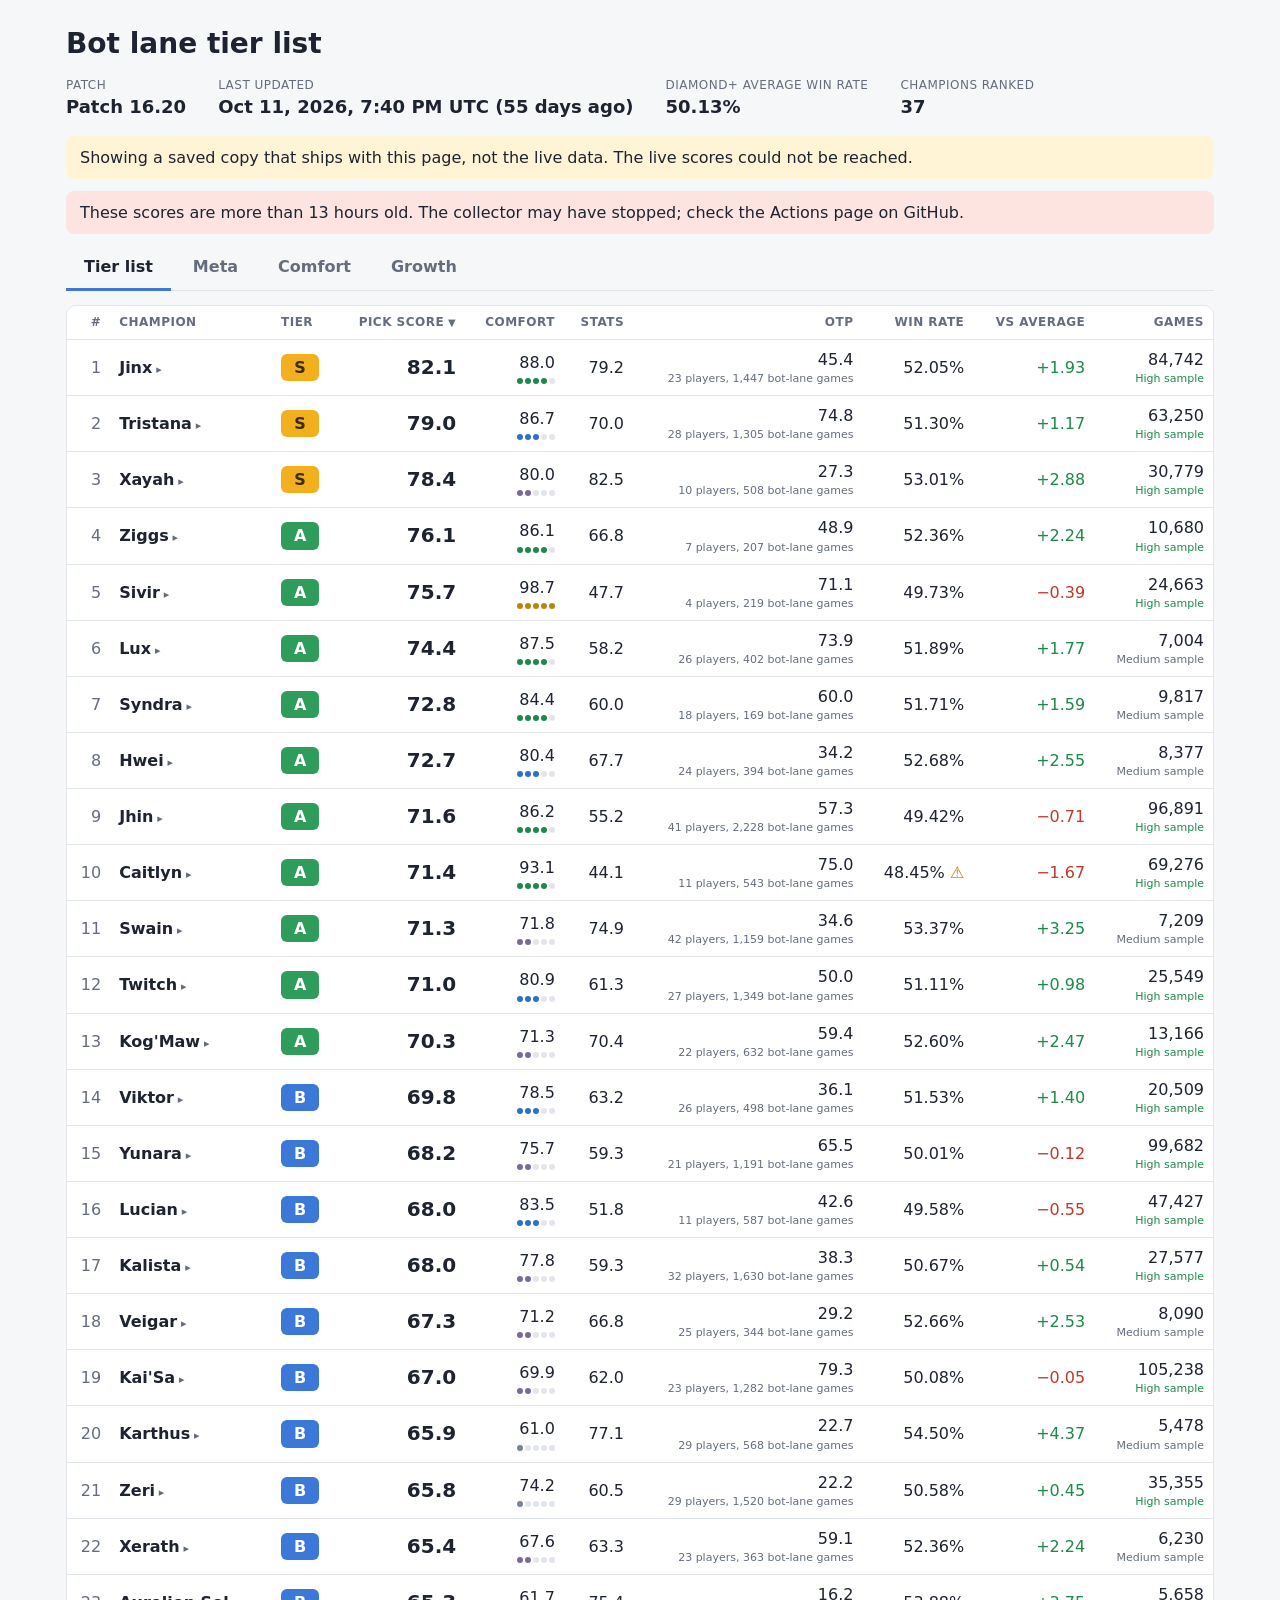
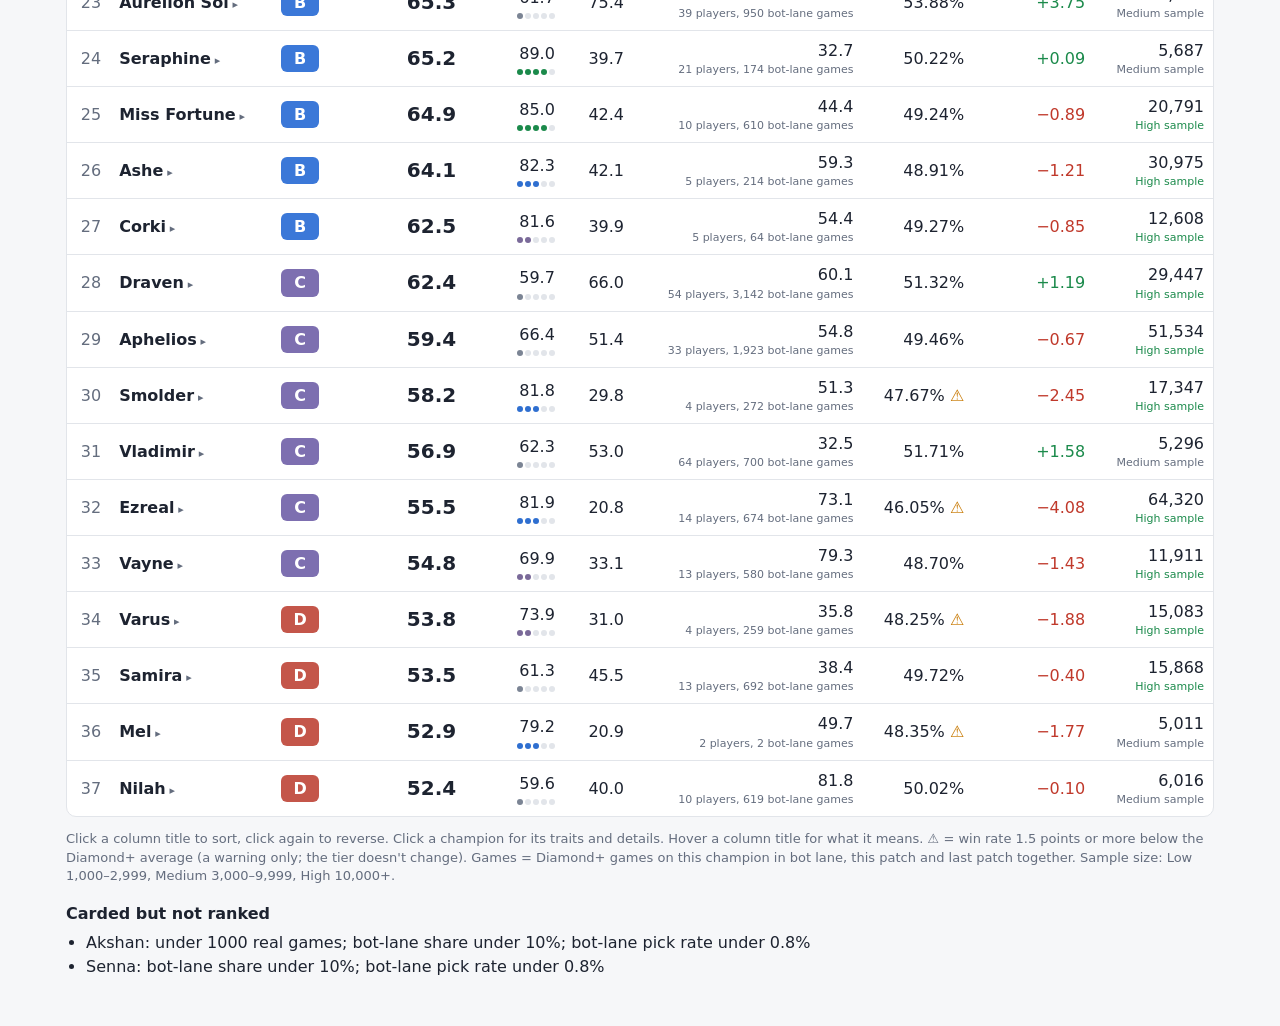
==== site/index.html @ ef404405 "Tier list page slice 3: Tier list, Meta, Comfort and Growth tabs; instant hover help; brief v0.37 no" ====
<!doctype html>
<html lang="en">
<head>
<meta charset="utf-8">
<meta name="viewport" content="width=device-width, initial-scale=1">
<title>LoL Pick Lab: Bot Lane Tier List</title>
<link rel="stylesheet" href="style.css">
</head>
<body>
<main>
  <header>
    <h1>Bot lane tier list</h1>
    <dl class="facts">
      <div><dt>Patch</dt><dd id="patch">&hellip;</dd></div>
      <div><dt>Last updated</dt><dd id="updated">&hellip;</dd></div>
      <div><dt>Diamond+ average win rate</dt><dd id="average">&hellip;</dd></div>
      <div><dt>Champions ranked</dt><dd id="count">&hellip;</dd></div>
    </dl>
  </header>
  <div id="notices"><p id="notice" class="notice"></p></div>
  <p id="loading" class="notice">Loading the scores&hellip;</p>
  <div id="content" hidden>
    <div class="tabs" role="tablist" aria-label="Pages">
      <button type="button" role="tab" id="tabbtn-tier" data-tab="tier" data-tip-key="tab_tier" aria-selected="true" aria-controls="tab-tier">Tier list</button>
      <button type="button" role="tab" id="tabbtn-meta" data-tab="meta" data-tip-key="tab_meta" aria-selected="false" aria-controls="tab-meta">Meta</button>
      <button type="button" role="tab" id="tabbtn-comfort" data-tab="comfort" data-tip-key="tab_comfort" aria-selected="false" aria-controls="tab-comfort">Comfort</button>
      <button type="button" role="tab" id="tabbtn-growth" data-tab="growth" data-tip-key="tab_growth" aria-selected="false" aria-controls="tab-growth">Growth</button>
    </div>

    <section id="tab-tier" class="tabpanel" role="tabpanel" aria-labelledby="tabbtn-tier">
      <div class="tablewrap">
        <table id="tier-table">
          <thead>
            <tr>
              <th class="num" data-sort="rank">#</th>
              <th data-sort="champion">Champion</th>
              <th data-sort="tier">Tier</th>
              <th class="num" data-sort="pick_score">Pick Score</th>
              <th class="num" data-sort="comfort">Comfort</th>
              <th class="num" data-sort="stats">Stats</th>
              <th class="num" data-sort="otp">OTP</th>
              <th class="num" data-sort="win_rate">Win rate</th>
              <th class="num" data-sort="vs_average">vs average</th>
              <th class="num" data-sort="games">Games</th>
            </tr>
          </thead>
          <tbody></tbody>
        </table>
      </div>
      <p class="foot">Click a column title to sort, click again to reverse. Click a champion for its traits and details.
        Hover a column title for what it means.
        &#9888; = win rate 1.5 points or more below the Diamond+ average (a warning only; the tier doesn't change).
        Games = Diamond+ games on this champion in bot lane, this patch and last patch together.
        Sample size: Low 1,000&ndash;2,999, Medium 3,000&ndash;9,999, High 10,000+.</p>
      <section id="notranked" hidden>
        <h2>Carded but not ranked</h2>
        <ul id="notranked-list"></ul>
      </section>
    </section>

    <section id="tab-meta" class="tabpanel" role="tabpanel" aria-labelledby="tabbtn-meta" hidden>
      <p class="intro">Every champion that passes the 4 filters, ranked by Meta Score: the data alone, with no card and no Comfort.</p>
      <div class="tablewrap">
        <table id="meta-table">
          <thead>
            <tr>
              <th class="num" data-sort="meta_rank">#</th>
              <th data-sort="m_champion">Champion</th>
              <th class="num" data-sort="meta_score">Meta Score</th>
              <th class="num" data-sort="wr_points">Win rate pts</th>
              <th class="num" data-sort="pr_points">Pick rate pts</th>
              <th class="num" data-sort="win_rate">Win rate</th>
              <th class="num" data-sort="vs_average">vs average</th>
              <th class="num" data-sort="pick_rate">Pick rate</th>
              <th class="num" data-sort="games">Games</th>
            </tr>
          </thead>
          <tbody></tbody>
        </table>
      </div>
      <h2 class="sectionhead" data-tip-key="needs_card">Needs a card</h2>
      <p class="intro">Champions that pass the filters but have no card yet, best Meta Score first. They get a Pick Score once a card is made.</p>
      <div class="tablewrap" id="needs-wrap">
        <table id="needs-table">
          <thead>
            <tr>
              <th class="num" data-sort="meta_rank">#</th>
              <th data-sort="m_champion">Champion</th>
              <th class="num" data-sort="meta_score">Meta Score</th>
              <th class="num" data-sort="win_rate">Win rate</th>
              <th class="num" data-sort="pick_rate">Pick rate</th>
              <th class="num" data-sort="games">Games</th>
            </tr>
          </thead>
          <tbody></tbody>
        </table>
      </div>
      <p id="needs-empty" class="intro" hidden>Every champion that passes the filters has a card right now.</p>
    </section>

    <section id="tab-comfort" class="tabpanel" role="tabpanel" aria-labelledby="tabbtn-comfort" hidden>
      <p class="intro">How each Comfort number is built, one row per carded champion. View only: cards are edited in the project, not here.
        Comfort = 40% type points + 60% mastery points + kit + difficulty + range (+ flexibility), capped at 100.</p>
      <div class="tablewrap">
        <table id="comfort-table">
          <thead>
            <tr>
              <th class="num" data-sort="c_rank">#</th>
              <th data-sort="c_champion">Champion</th>
              <th data-sort="main_type">Main type</th>
              <th data-sort="secondary_type">Secondary type</th>
              <th class="num" data-sort="type_points">Type pts</th>
              <th data-sort="c_mastery">Mastery</th>
              <th class="num" data-sort="base">Base</th>
              <th class="num" data-sort="trait_score">Trait score</th>
              <th class="num" data-sort="kit_adj">Kit adj.</th>
              <th class="num" data-sort="difficulty">Difficulty</th>
              <th class="num" data-sort="diff_adj">Diff. adj.</th>
              <th class="num" data-sort="range_adj">Range adj.</th>
              <th class="num" data-sort="flex">Flexibility</th>
              <th class="num" data-sort="c_comfort">Comfort</th>
            </tr>
          </thead>
          <tbody></tbody>
        </table>
      </div>
      <p id="comfort-old" class="notice warn" hidden>This scores file doesn't carry the card details yet (strengths, difficulty ratings). They appear after the next collector run; the other numbers are real.</p>
    </section>

    <section id="tab-growth" class="tabpanel" role="tabpanel" aria-labelledby="tabbtn-growth" hidden>
      <p class="intro">Champions that would beat your current #3 pick if you got better at them. Only champions with a card count.
        The advice never changes any score.</p>
      <div class="tablewrap" id="growth-wrap">
        <table id="growth-table">
          <thead>
            <tr>
              <th data-sort="g_champion">Champion</th>
              <th data-sort="g_kind">Advice</th>
              <th data-sort="g_mastery">Mastery now</th>
              <th class="num" data-sort="g_score">Pick Score</th>
              <th class="num" data-sort="g_gain">Gain</th>
              <th class="num" data-sort="g_rank">Would rank</th>
              <th data-sort="g_tier">Tier</th>
              <th data-sort="g_skill">Skill pays off?</th>
            </tr>
          </thead>
          <tbody></tbody>
        </table>
      </div>
      <p id="growth-empty" class="intro" hidden>No growth tips right now: nothing you could learn or improve would beat your current #3 pick.</p>
    </section>
  </div>
<div id="tip" role="tooltip" hidden></div>
</main>
<script src="settings.js"></script>
<script src="format.js"></script>
<script src="help.js"></script>
<script src="app.js"></script>
</body>
</html>
---- site/style.css ----
:root {
  --bg: #f6f7f9; --card: #ffffff; --text: #1d2330; --muted: #646d7e; --line: #e2e5ea;
  --up: #1b8a4b; --down: #c0392b;
  --S: #f2b01e; --S-text: #3a2a00; --A: #2e9d5b; --B: #3b78d8; --C: #7d6fb0; --D: #c4564a;
  --warn-bg: #fff4d6; --bad-bg: #fde4e1;
  --m-main: #b7860b; --m-good: #1b8a4b; --m-average: #2f6fd0; --m-below: #7a6a99; --m-never: #7b8494;
}
@media (prefers-color-scheme: dark) {
  :root {
    --bg: #14171d; --card: #1c2029; --text: #e8ebf1; --muted: #9aa3b4; --line: #2c3240;
    --up: #4fc283; --down: #f0786b; --warn-bg: #43380f; --bad-bg: #4a1f1b;
    --m-main: #f2b01e; --m-good: #4fc283; --m-average: #6fa3f0; --m-below: #a597c9; --m-never: #8b94a5;
  }
}
* { box-sizing: border-box; }
body { margin: 0; background: var(--bg); color: var(--text);
  font: 16px/1.45 system-ui, -apple-system, "Segoe UI", Roboto, sans-serif; }
main { max-width: 1180px; margin: 0 auto; padding: 24px 16px 48px; }
h1 { margin: 0 0 12px; font-size: 28px; }
.facts { display: flex; flex-wrap: wrap; gap: 8px 32px; margin: 0 0 16px; }
.facts div { min-width: 120px; }
.facts dt { font-size: 12px; text-transform: uppercase; letter-spacing: .04em; color: var(--muted); }
.facts dd { margin: 0; font-size: 18px; font-weight: 600; }
.notice { margin: 0 0 12px; }
.notice:empty { display: none; }
.notice.warn, .notice.bad { padding: 10px 14px; border-radius: 8px; }
.notice.warn { background: var(--warn-bg); }
.notice.bad { background: var(--bad-bg); }
.tablewrap { overflow-x: auto; background: var(--card); border: 1px solid var(--line); border-radius: 10px; }
table { width: 100%; border-collapse: collapse; }
th, td { padding: 8px 9px; text-align: left; white-space: nowrap; }
th { font-size: 12px; text-transform: uppercase; letter-spacing: .04em; color: var(--muted);
  border-bottom: 1px solid var(--line); background: var(--card); position: sticky; top: 0; }
tbody tr + tr td { border-top: 1px solid var(--line); }
tbody tr:hover { background: color-mix(in srgb, var(--text) 5%, transparent); }
.num { text-align: right; font-variant-numeric: tabular-nums; }
.rank { color: var(--muted); }
.champ { font-weight: 600; }
.score { font-size: 20px; font-weight: 800; }
.up { color: var(--up); } .down { color: var(--down); }
.tier { display: inline-block; min-width: 38px; padding: 2px 10px; border-radius: 6px; text-align: center;
  font-weight: 800; color: #fff; }
.tier-S { background: var(--S); color: var(--S-text); } .tier-A { background: var(--A); }
.tier-B { background: var(--B); } .tier-C { background: var(--C); } .tier-D { background: var(--D); }
.foot { color: var(--muted); font-size: 13px; }
th[data-sort] { cursor: pointer; user-select: none; }
th[data-sort]:hover { color: var(--text); }
th[aria-sort="ascending"]::after { content: " \25B2"; font-size: 10px; }
th[aria-sort="descending"]::after { content: " \25BC"; font-size: 10px; }
.champbtn { all: unset; cursor: pointer; font-weight: 600; }
.champbtn:hover, .champbtn:focus-visible { text-decoration: underline; }
.champbtn::after { content: " \25B8"; color: var(--muted); font-size: 11px; }
.champbtn[aria-expanded="true"]::after { content: " \25BE"; }
.mastery { display: flex; justify-content: flex-end; gap: 2px; margin-top: 4px; cursor: help; }
.mastery i { width: 6px; height: 6px; border-radius: 50%; background: var(--line); }
.mastery i.on { background: currentColor; }
.mastery-main { color: var(--m-main); } .mastery-good { color: var(--m-good); }
.mastery-average { color: var(--m-average); } .mastery-below_average { color: var(--m-below); }
.mastery-never_played { color: var(--m-never); }
.sub { display: block; white-space: normal; min-width: 70px; font-size: 11px; font-weight: 400; color: var(--muted); }
.warnsign { color: #c77800; cursor: help; }
.sample-Low { color: var(--down); } .sample-Medium { color: var(--muted); } .sample-High { color: var(--up); }
tr.detail td { white-space: normal; background: color-mix(in srgb, var(--text) 3%, transparent); padding: 12px 16px 16px; }
.detailgrid { display: flex; flex-wrap: wrap; gap: 14px 40px; }
.detailgrid h3 { margin: 0 0 6px; font-size: 12px; text-transform: uppercase; letter-spacing: .04em; color: var(--muted); }
.detailgrid p { margin: 0 0 3px; }
.traits { display: flex; flex-wrap: wrap; gap: 6px; max-width: 520px; }
.trait { padding: 2px 9px; border-radius: 6px; font-size: 12px; border: 1px solid var(--line); background: var(--card); }
.trait b { font-weight: 700; }
.trait-low { opacity: .7; }
.trait-mid { border-color: color-mix(in srgb, var(--B) 55%, var(--line)); }
.trait-high { border-color: var(--B); background: color-mix(in srgb, var(--B) 14%, var(--card)); }
#notranked h2 { font-size: 16px; margin: 16px 0 6px; }
#notranked ul { margin: 0; padding-left: 20px; }
.tabs { display: flex; flex-wrap: wrap; gap: 4px; margin: 0 0 14px; border-bottom: 1px solid var(--line); }
.tabs button { all: unset; cursor: pointer; padding: 9px 18px; font-weight: 600; color: var(--muted);
  border-bottom: 3px solid transparent; margin-bottom: -1px; }
.tabs button:hover { color: var(--text); }
.tabs button:focus-visible { outline: 2px solid var(--B); outline-offset: -2px; border-radius: 6px; }
.tabs button[aria-selected="true"] { color: var(--text); border-bottom-color: var(--B); }
.tabpanel[hidden] { display: none; }
.intro { margin: 0 0 10px; color: var(--muted); font-size: 14px; max-width: 900px; }
.sectionhead { font-size: 18px; margin: 26px 0 4px; display: inline-block; cursor: help; }
#tip { position: fixed; z-index: 50; max-width: 340px; padding: 8px 11px; border-radius: 8px; font-size: 13px; line-height: 1.4;
  background: #1d2330; color: #f2f4f8; box-shadow: 0 4px 16px rgba(0, 0, 0, .3); pointer-events: none; white-space: normal; }
#tip[hidden] { display: none; }
@media (prefers-color-scheme: dark) { #tip { background: #e8ebf1; color: #1d2330; } }
th[data-tip], [data-tip] { cursor: help; }
th[data-sort][data-tip] { cursor: pointer; }
.nocard { display: inline-block; margin-left: 8px; padding: 1px 8px; border-radius: 10px; font-size: 11px; font-weight: 600;
  color: var(--muted); border: 1px dashed var(--muted); }
.kind { display: inline-block; padding: 2px 9px; border-radius: 6px; font-size: 12px; font-weight: 700; border: 1px solid var(--line); }
.kind-up { color: var(--B); border-color: var(--B); } .kind-new { color: var(--A); border-color: var(--A); }
.tipline { width: 300px; margin-top: 2px; font-weight: 400; }
td.skill { white-space: normal; min-width: 240px; max-width: 360px; font-size: 13px; }
.mastery-text { font-weight: 600; }
.mastery-text.mastery-main { color: var(--m-main); } .mastery-text.mastery-good { color: var(--m-good); }
.mastery-text.mastery-average { color: var(--m-average); } .mastery-text.mastery-below_average { color: var(--m-below); }
.mastery-text.mastery-never_played { color: var(--m-never); }
@media (max-width: 700px) { h1 { font-size: 22px; } th, td { padding: 8px 8px; } .score { font-size: 17px; } }
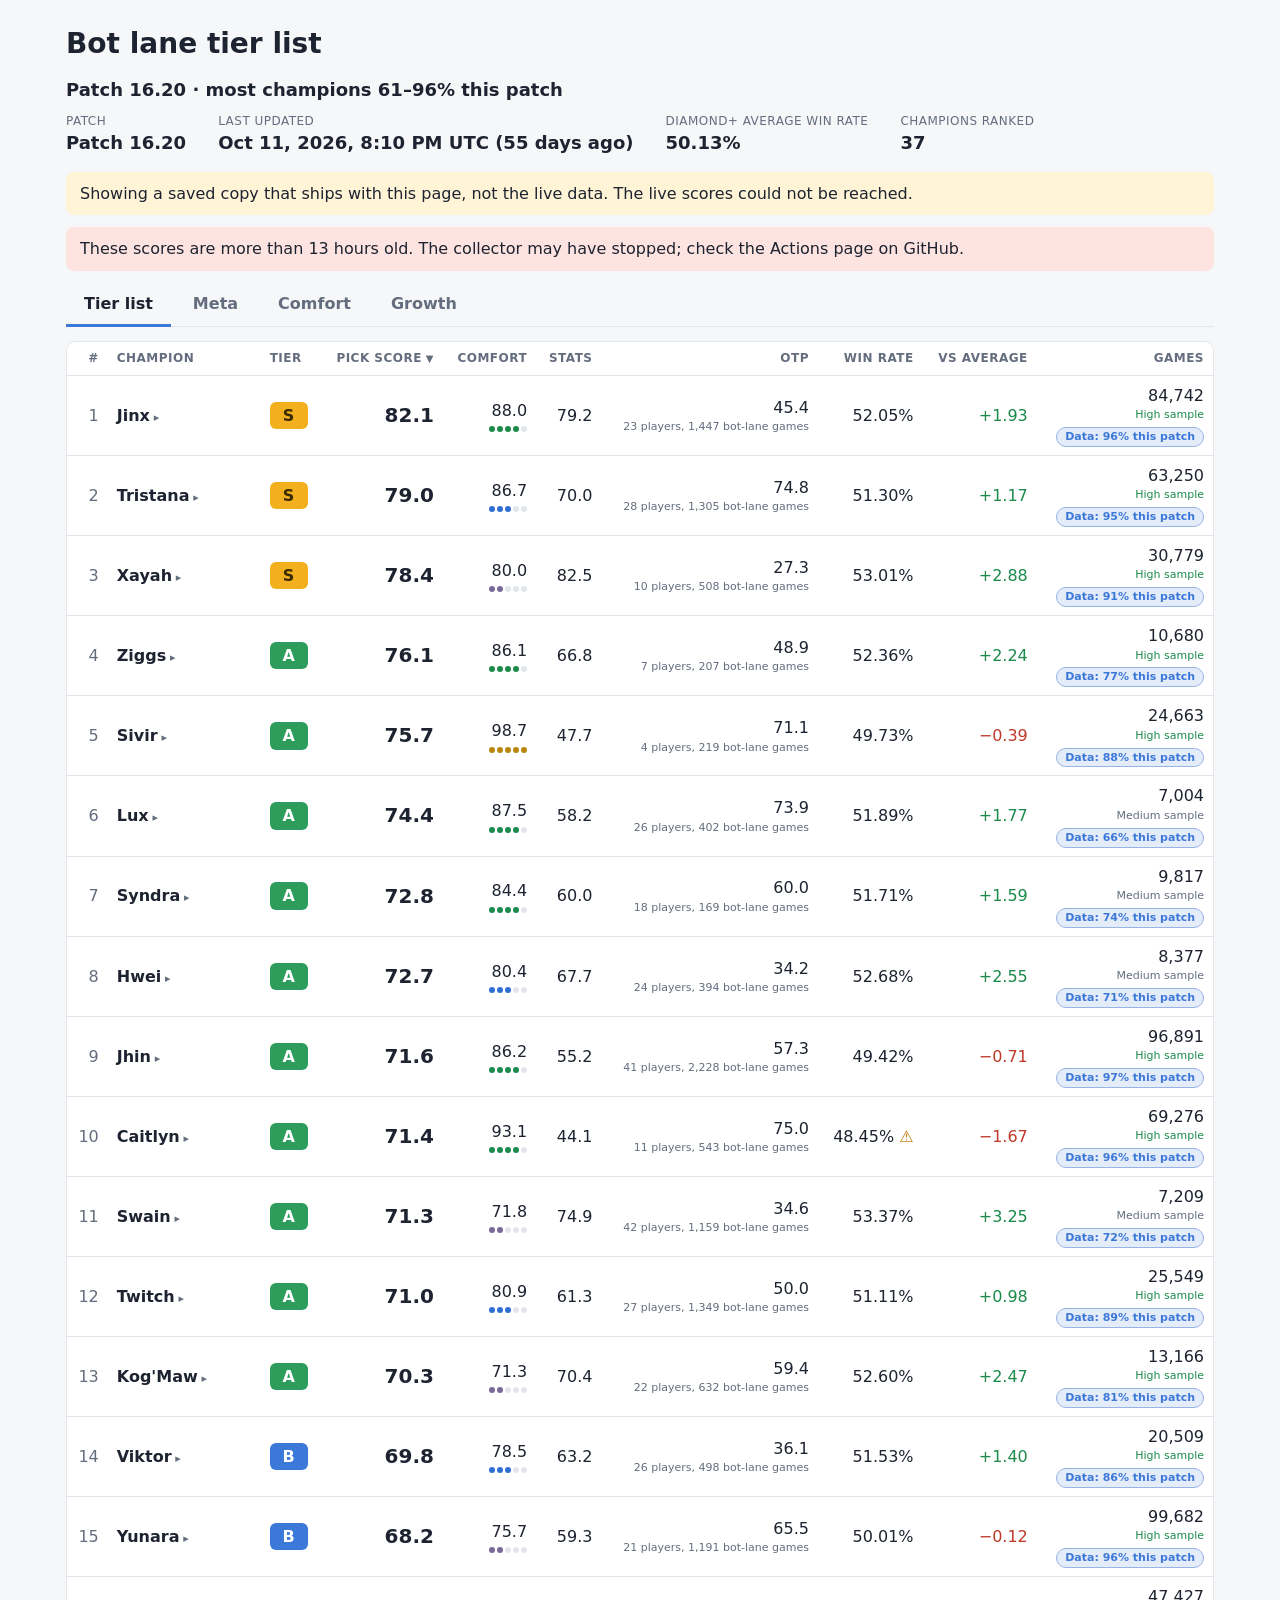
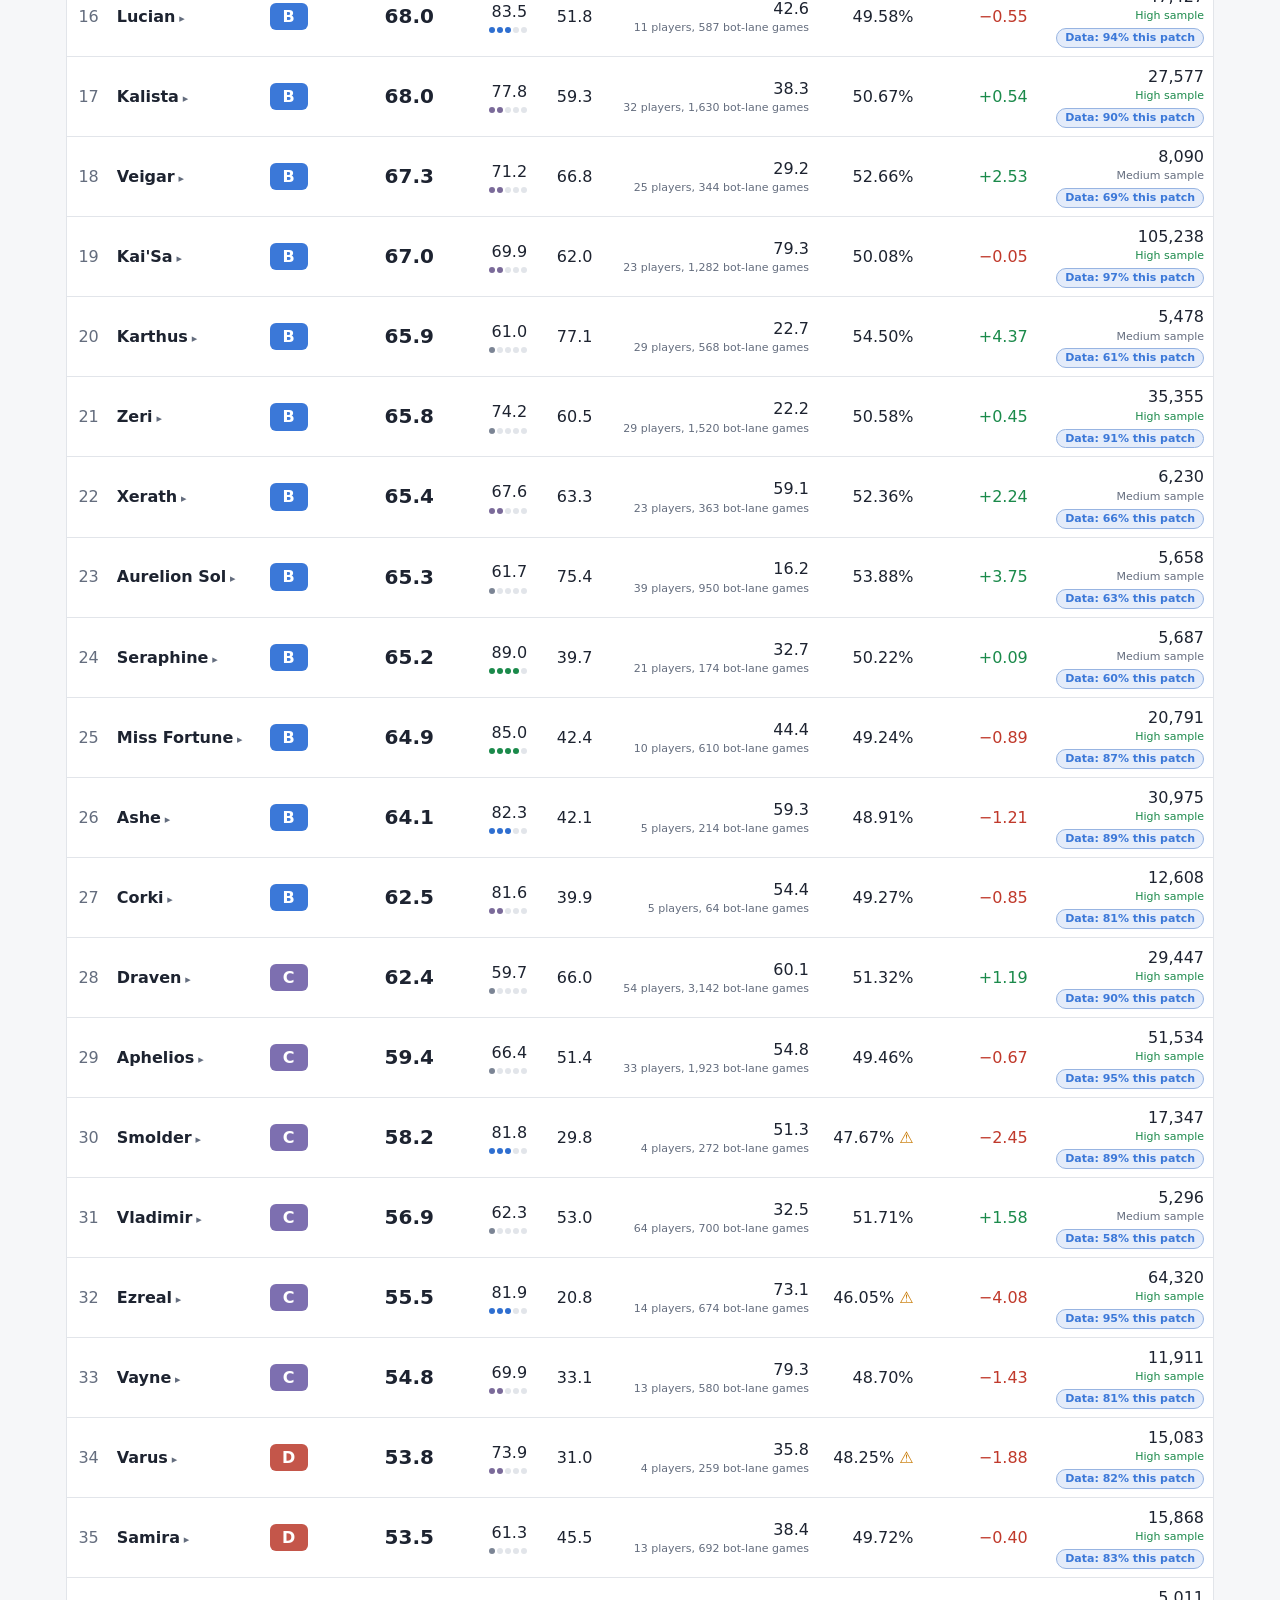
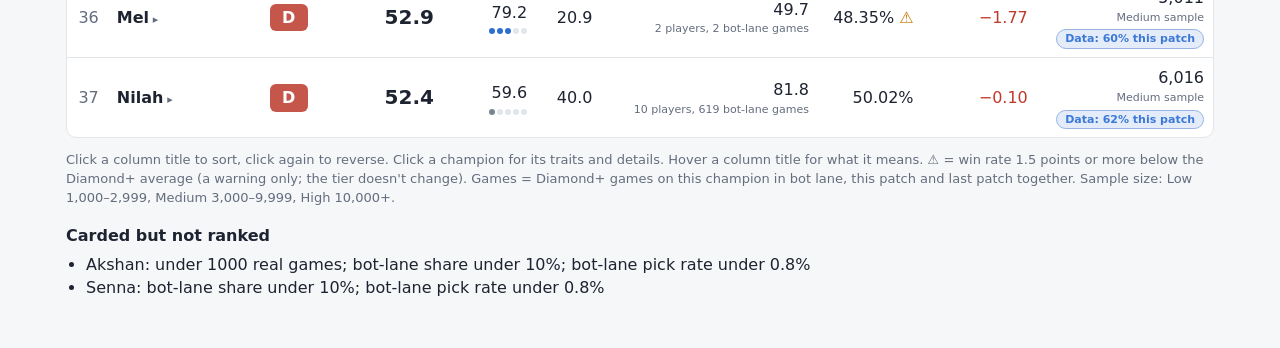
==== commit 62f8f762: "Slice 3 polish (brief v0.38): patch mix line, colored Meta and Comfort boxes, cards read directly, C" ====
--- a/site/index.html
+++ b/site/index.html
@@ -10,6 +10,7 @@
 <main>
   <header>
     <h1>Bot lane tier list</h1>
+    <p id="patchmix" class="patchmix" data-tip-key="patch_mix">&hellip;</p>
     <dl class="facts">
       <div><dt>Patch</dt><dd id="patch">&hellip;</dd></div>
       <div><dt>Last updated</dt><dd id="updated">&hellip;</dd></div>
@@ -105,31 +106,31 @@
         <table id="comfort-table">
           <thead>
             <tr>
-              <th class="num" data-sort="c_rank">#</th>
               <th data-sort="c_champion">Champion</th>
-              <th data-sort="main_type">Main type</th>
-              <th data-sort="secondary_type">Secondary type</th>
-              <th class="num" data-sort="type_points">Type pts</th>
+              <th class="num" data-sort="c_comfort">Comfort</th>
+              <th data-sort="trait_score">Trait score &amp; traits</th>
               <th data-sort="c_mastery">Mastery</th>
-              <th class="num" data-sort="base">Base</th>
-              <th class="num" data-sort="trait_score">Trait score</th>
-              <th class="num" data-sort="kit_adj">Kit adj.</th>
-              <th class="num" data-sort="difficulty">Difficulty</th>
-              <th class="num" data-sort="diff_adj">Diff. adj.</th>
-              <th class="num" data-sort="range_adj">Range adj.</th>
-              <th class="num" data-sort="flex">Flexibility</th>
-              <th class="num" data-sort="c_comfort">Comfort</th>
+              <th class="detail-col" data-sort="main_type">Main type</th>
+              <th class="detail-col" data-sort="secondary_type">Secondary type</th>
+              <th class="detail-col num" data-sort="type_points">Type pts</th>
+              <th class="detail-col num" data-sort="mastery_pts">Mastery pts</th>
+              <th class="detail-col num" data-sort="base">Base</th>
+              <th class="detail-col num" data-sort="kit_adj">Kit adj.</th>
+              <th class="detail-col num" data-sort="difficulty">Difficulty</th>
+              <th class="detail-col num" data-sort="diff_adj">Diff. adj.</th>
+              <th class="detail-col num" data-sort="range_adj">Range adj.</th>
+              <th class="detail-col num" data-sort="flex">Flexibility</th>
             </tr>
           </thead>
           <tbody></tbody>
         </table>
       </div>
-      <p id="comfort-old" class="notice warn" hidden>This scores file doesn't carry the card details yet (strengths, difficulty ratings). They appear after the next collector run; the other numbers are real.</p>
     </section>
 
     <section id="tab-growth" class="tabpanel" role="tabpanel" aria-labelledby="tabbtn-growth" hidden>
-      <p class="intro">Champions that would beat your current #3 pick if you got better at them. Only champions with a card count.
-        The advice never changes any score.</p>
+      <p class="intro">Ideas for getting better at champions with a card. They are advice only and never change any score.</p>
+      <h2 class="sectionhead" data-tip-key="top_upgrades">Top upgrades</h2>
+      <p class="intro">Champions that would beat your current #3 pick if you got one mastery level better.</p>
       <div class="tablewrap" id="growth-wrap">
         <table id="growth-table">
           <thead>
@@ -147,7 +148,27 @@
           <tbody></tbody>
         </table>
       </div>
-      <p id="growth-empty" class="intro" hidden>No growth tips right now: nothing you could learn or improve would beat your current #3 pick.</p>
+      <p id="growth-empty" class="intro" hidden>No top upgrades right now: nothing you could learn or improve would beat your current #3 pick.</p>
+
+      <h2 class="sectionhead" data-tip-key="could_reach">Could reach A or S</h2>
+      <p class="intro">Champions now in B, C or D that would land in A or S if you played them at Main.</p>
+      <div class="tablewrap" id="reach-wrap">
+        <table id="reach-table">
+          <thead>
+            <tr>
+              <th data-sort="r_champion">Champion</th>
+              <th data-sort="r_mastery">Mastery now</th>
+              <th data-sort="r_tier">Tier now &rarr; at Main</th>
+              <th class="num" data-sort="r_score">Pick Score</th>
+              <th class="num" data-sort="r_gain">Gain</th>
+              <th data-sort="r_skill">Skill pays off?</th>
+            </tr>
+          </thead>
+          <tbody></tbody>
+        </table>
+      </div>
+      <p id="reach-empty" class="intro" hidden>No champion in B, C or D would reach A or S at Main right now.</p>
+      <p id="reach-old" class="notice warn" hidden>This scores file is from before this list existed; it appears after the next collector run.</p>
     </section>
   </div>
 <div id="tip" role="tooltip" hidden></div>
--- a/site/style.css
+++ b/site/style.css
@@ -97,4 +97,20 @@
 .mastery-text.mastery-main { color: var(--m-main); } .mastery-text.mastery-good { color: var(--m-good); }
 .mastery-text.mastery-average { color: var(--m-average); } .mastery-text.mastery-below_average { color: var(--m-below); }
 .mastery-text.mastery-never_played { color: var(--m-never); }
+.patchmix { margin: 0 0 10px; font-size: 18px; font-weight: 600; cursor: help; display: inline-block; }
+.chip { display: inline-block; margin-top: 3px; padding: 1px 8px; border-radius: 10px; font-size: 11px; font-weight: 700; white-space: nowrap;
+  color: var(--B); background: color-mix(in srgb, var(--B) 14%, var(--card)); border: 1px solid color-mix(in srgb, var(--B) 45%, var(--line)); }
+.box { display: inline-block; min-width: 64px; padding: 5px 12px; border-radius: 8px; text-align: center; font-size: 20px; font-weight: 800;
+  font-variant-numeric: tabular-nums; }
+:root { --p2: #1b8a4b; --p2t: #fff; --p1: #bfe6cf; --p1t: #0f4a29; --n0: #e6e9ee; --n0t: #3a4252; --n1: #f6c9c3; --n1t: #7a1f14; --n2: #c0392b; --n2t: #fff; }
+@media (prefers-color-scheme: dark) { :root { --p2: #2e9d5b; --p1: #1f4a35; --p1t: #bfe6cf; --n0: #2c3240; --n0t: #c8cfdc; --n1: #5a2a25; --n1t: #f6c9c3; --n2: #c4564a; } }
+.box-p2 { background: var(--p2); color: var(--p2t); } .box-p1 { background: var(--p1); color: var(--p1t); }
+.box-0 { background: var(--n0); color: var(--n0t); }
+.box-n1 { background: var(--n1); color: var(--n1t); } .box-n2 { background: var(--n2); color: var(--n2t); }
+th.detail-col, td.detail-col { font-size: 12px; color: var(--muted); font-weight: 400; }
+td.traitcell { white-space: normal; min-width: 240px; max-width: 340px; }
+.traitscore { font-size: 16px; margin-right: 8px; vertical-align: top; }
+.traits.compact { display: inline-flex; gap: 3px; max-width: 300px; vertical-align: top; }
+.traits.compact .trait { padding: 0 6px; font-size: 11px; }
+#tab-growth .sectionhead { display: block; }
 @media (max-width: 700px) { h1 { font-size: 22px; } th, td { padding: 8px 8px; } .score { font-size: 17px; } }
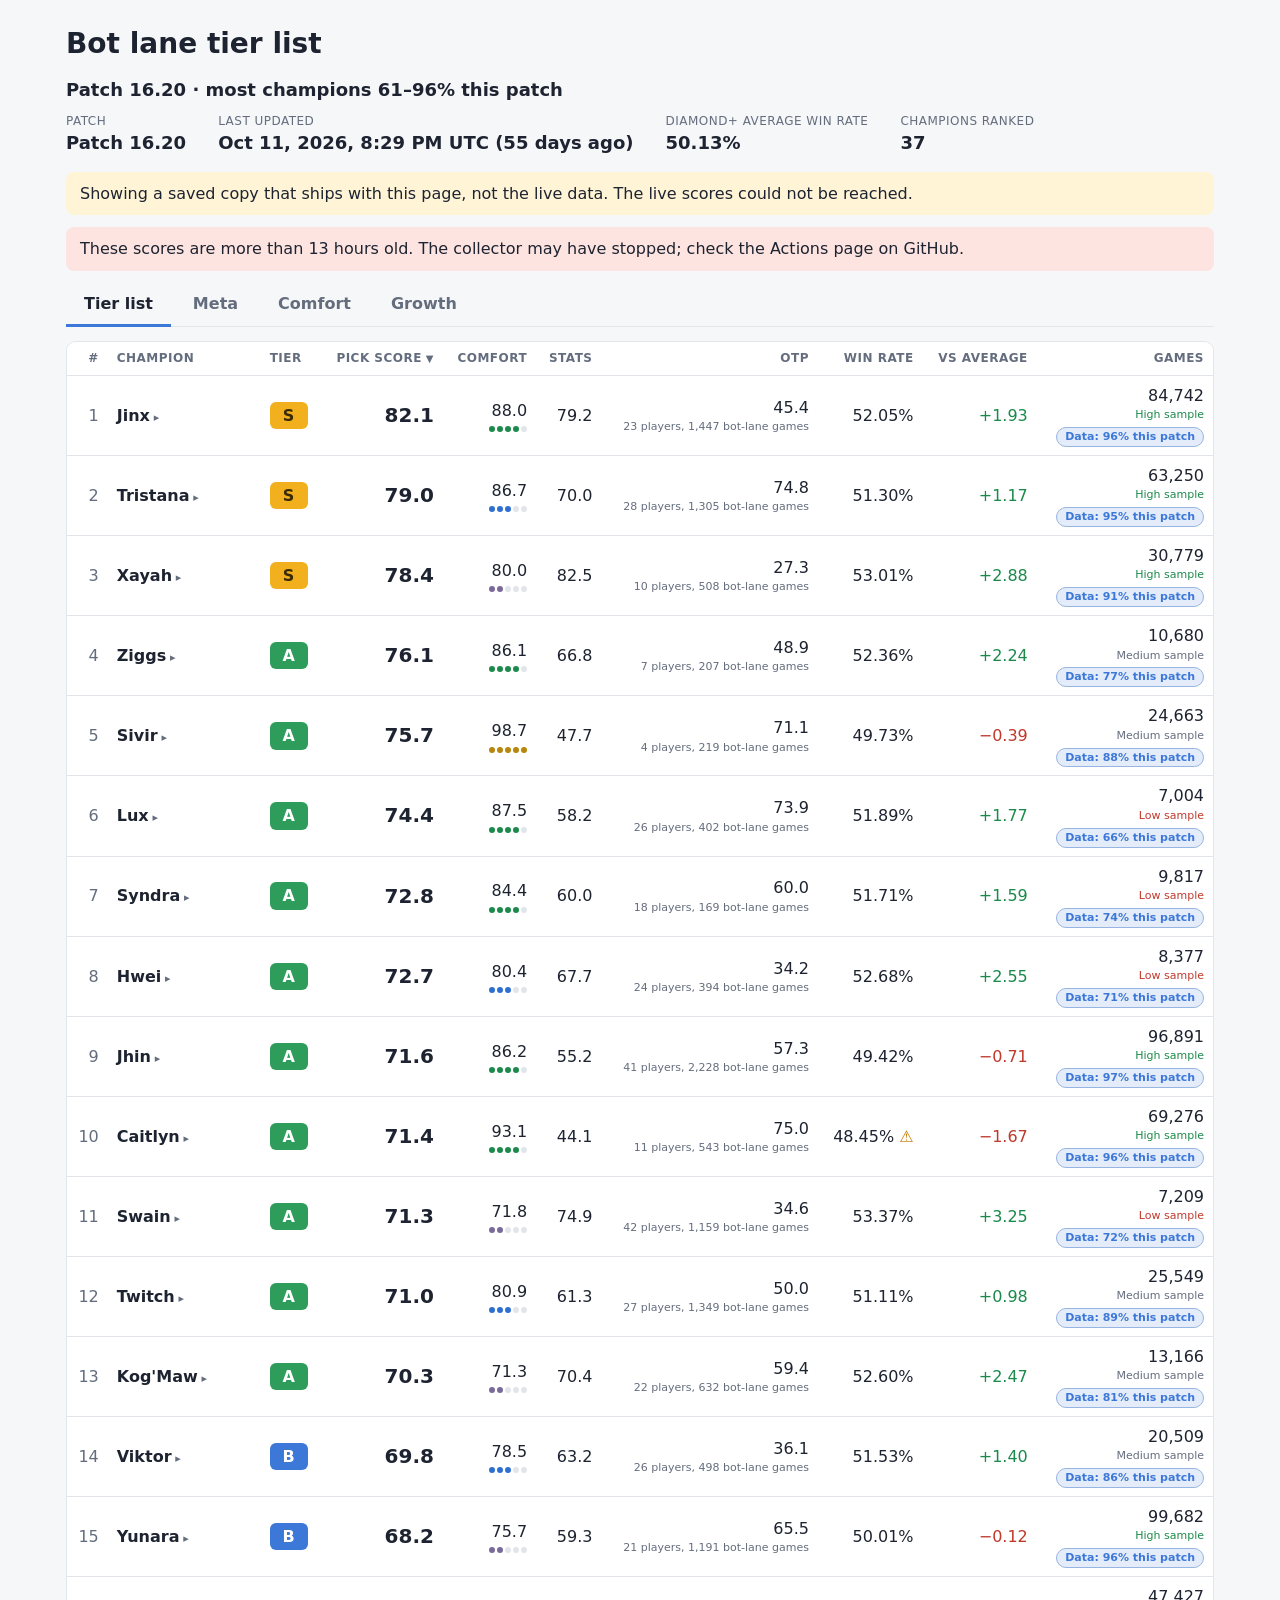
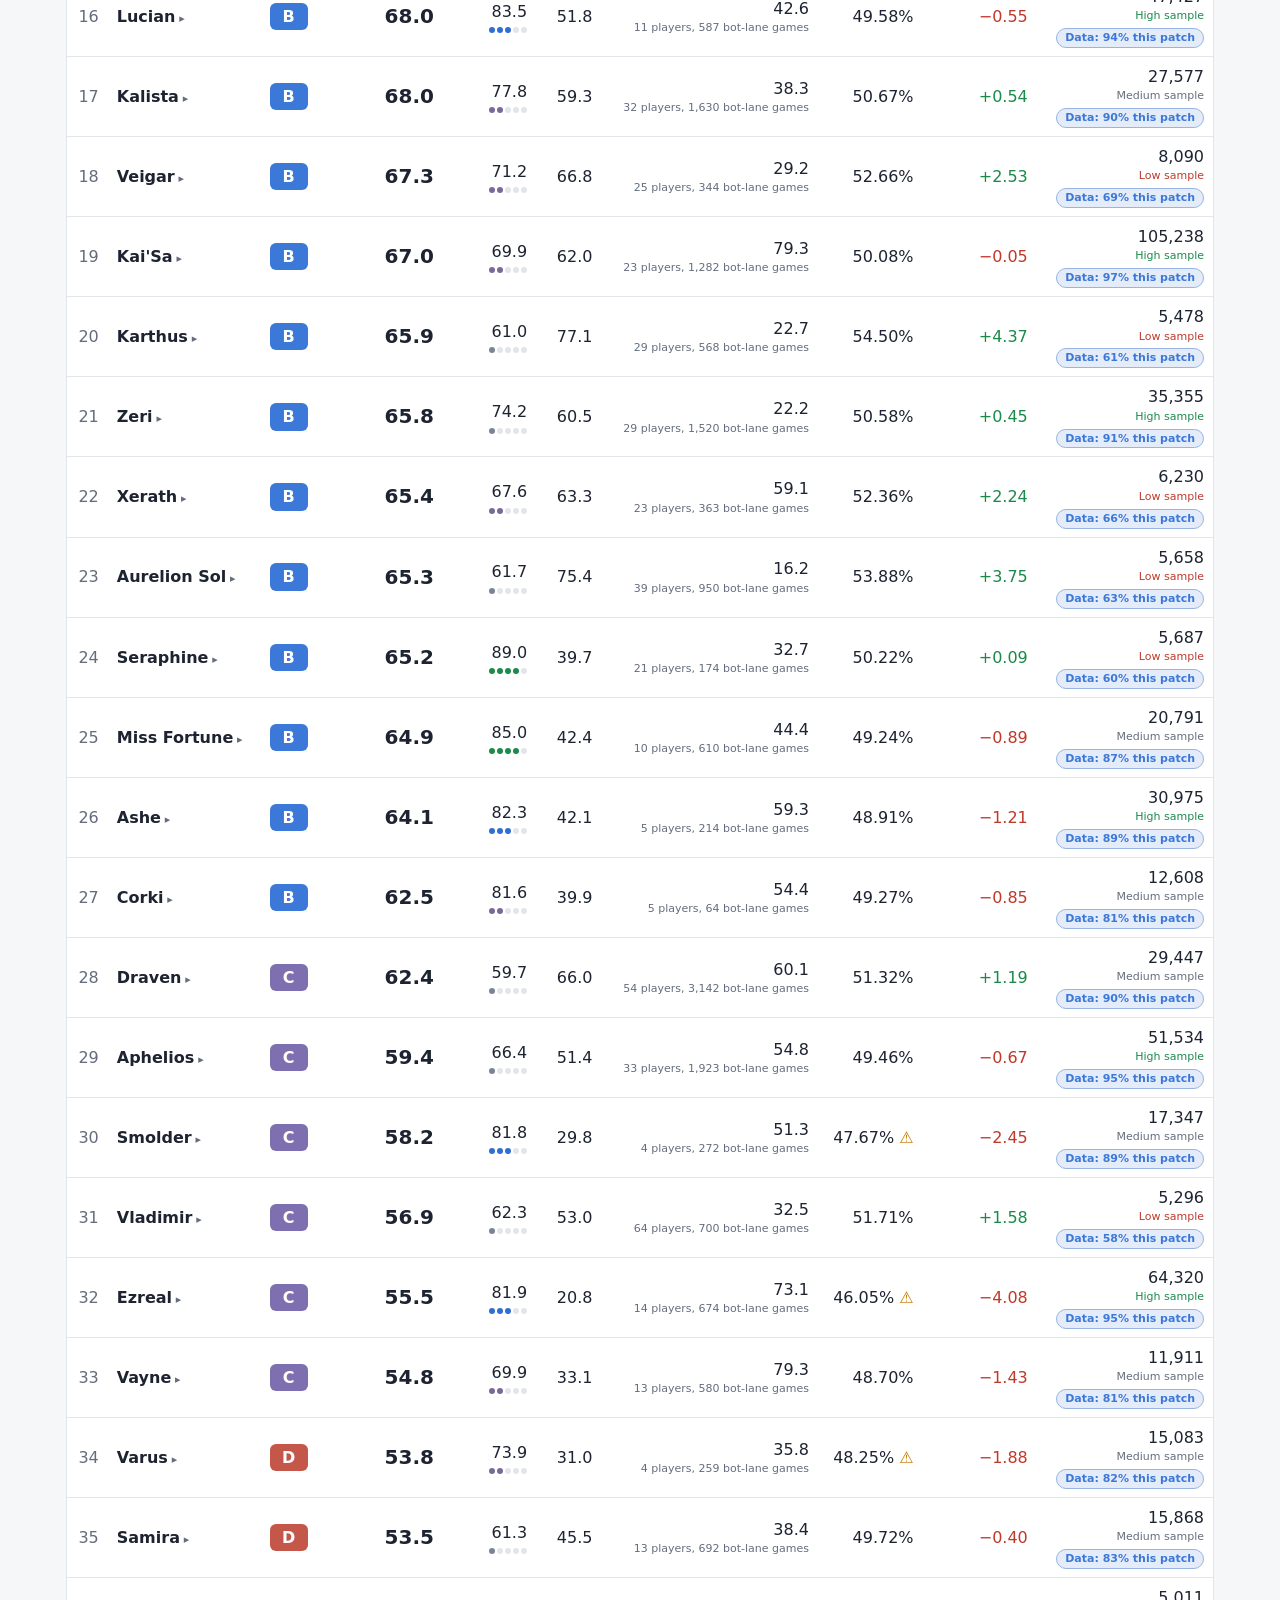
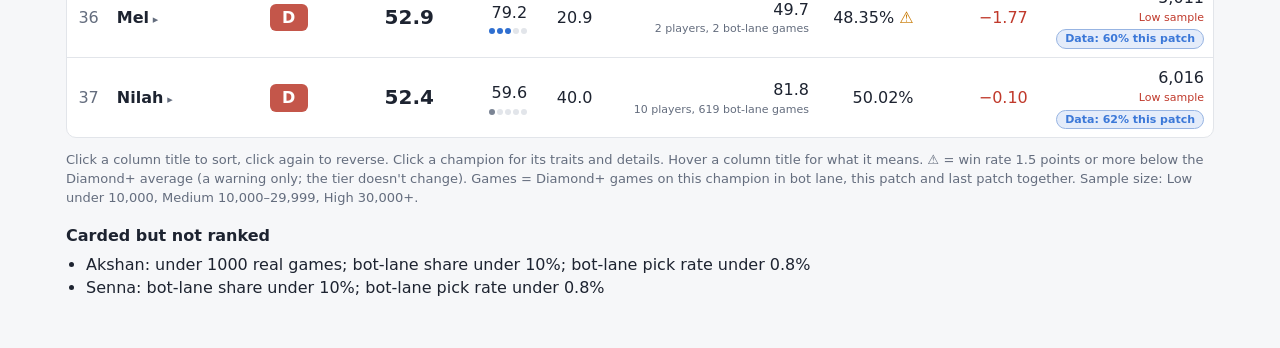
==== commit 21f360f9: "Growth fix (brief v0.39): next mastery step only, Next step to A or S, ceiling at Main as informatio" ====
--- a/site/index.html
+++ b/site/index.html
@@ -52,7 +52,7 @@
         Hover a column title for what it means.
         &#9888; = win rate 1.5 points or more below the Diamond+ average (a warning only; the tier doesn't change).
         Games = Diamond+ games on this champion in bot lane, this patch and last patch together.
-        Sample size: Low 1,000&ndash;2,999, Medium 3,000&ndash;9,999, High 10,000+.</p>
+        Sample size: Low under 10,000, Medium 10,000&ndash;29,999, High 30,000+.</p>
       <section id="notranked" hidden>
         <h2>Carded but not ranked</h2>
         <ul id="notranked-list"></ul>
@@ -130,7 +130,7 @@
     <section id="tab-growth" class="tabpanel" role="tabpanel" aria-labelledby="tabbtn-growth" hidden>
       <p class="intro">Ideas for getting better at champions with a card. They are advice only and never change any score.</p>
       <h2 class="sectionhead" data-tip-key="top_upgrades">Top upgrades</h2>
-      <p class="intro">Champions that would beat your current #3 pick if you got one mastery level better.</p>
+      <p class="intro">Champions that would beat your current #3 pick one mastery step up (Never played &rarr; Below average &rarr; Average &rarr; Good &rarr; Main).</p>
       <div class="tablewrap" id="growth-wrap">
         <table id="growth-table">
           <thead>
@@ -142,6 +142,7 @@
               <th class="num" data-sort="g_gain">Gain</th>
               <th class="num" data-sort="g_rank">Would rank</th>
               <th data-sort="g_tier">Tier</th>
+              <th class="detail-col" data-sort="g_ceiling">Ceiling</th>
               <th data-sort="g_skill">Skill pays off?</th>
             </tr>
           </thead>
@@ -150,25 +151,26 @@
       </div>
       <p id="growth-empty" class="intro" hidden>No top upgrades right now: nothing you could learn or improve would beat your current #3 pick.</p>
 
-      <h2 class="sectionhead" data-tip-key="could_reach">Could reach A or S</h2>
-      <p class="intro">Champions now in B, C or D that would land in A or S if you played them at Main.</p>
-      <div class="tablewrap" id="reach-wrap">
-        <table id="reach-table">
+      <h2 class="sectionhead" data-tip-key="next_step">Next step to A or S</h2>
+      <p class="intro">Champions now in B, C or D that would land in A or S with just one mastery step up.</p>
+      <div class="tablewrap" id="next-wrap">
+        <table id="next-table">
           <thead>
             <tr>
-              <th data-sort="r_champion">Champion</th>
-              <th data-sort="r_mastery">Mastery now</th>
-              <th data-sort="r_tier">Tier now &rarr; at Main</th>
-              <th class="num" data-sort="r_score">Pick Score</th>
-              <th class="num" data-sort="r_gain">Gain</th>
-              <th data-sort="r_skill">Skill pays off?</th>
+              <th data-sort="n_champion">Champion</th>
+              <th data-sort="n_mastery">Mastery now &rarr; next</th>
+              <th data-sort="n_tier">Tier now &rarr; next</th>
+              <th class="num" data-sort="n_score">Pick Score</th>
+              <th class="num" data-sort="n_gain">Gain</th>
+              <th class="detail-col" data-sort="n_ceiling">Ceiling</th>
+              <th data-sort="n_skill">Skill pays off?</th>
             </tr>
           </thead>
           <tbody></tbody>
         </table>
       </div>
-      <p id="reach-empty" class="intro" hidden>No champion in B, C or D would reach A or S at Main right now.</p>
-      <p id="reach-old" class="notice warn" hidden>This scores file is from before this list existed; it appears after the next collector run.</p>
+      <p id="next-empty" class="intro" hidden></p>
+      <p id="next-old" class="notice warn" hidden>This scores file is from before this list existed; it appears after the next collector run.</p>
     </section>
   </div>
 <div id="tip" role="tooltip" hidden></div>
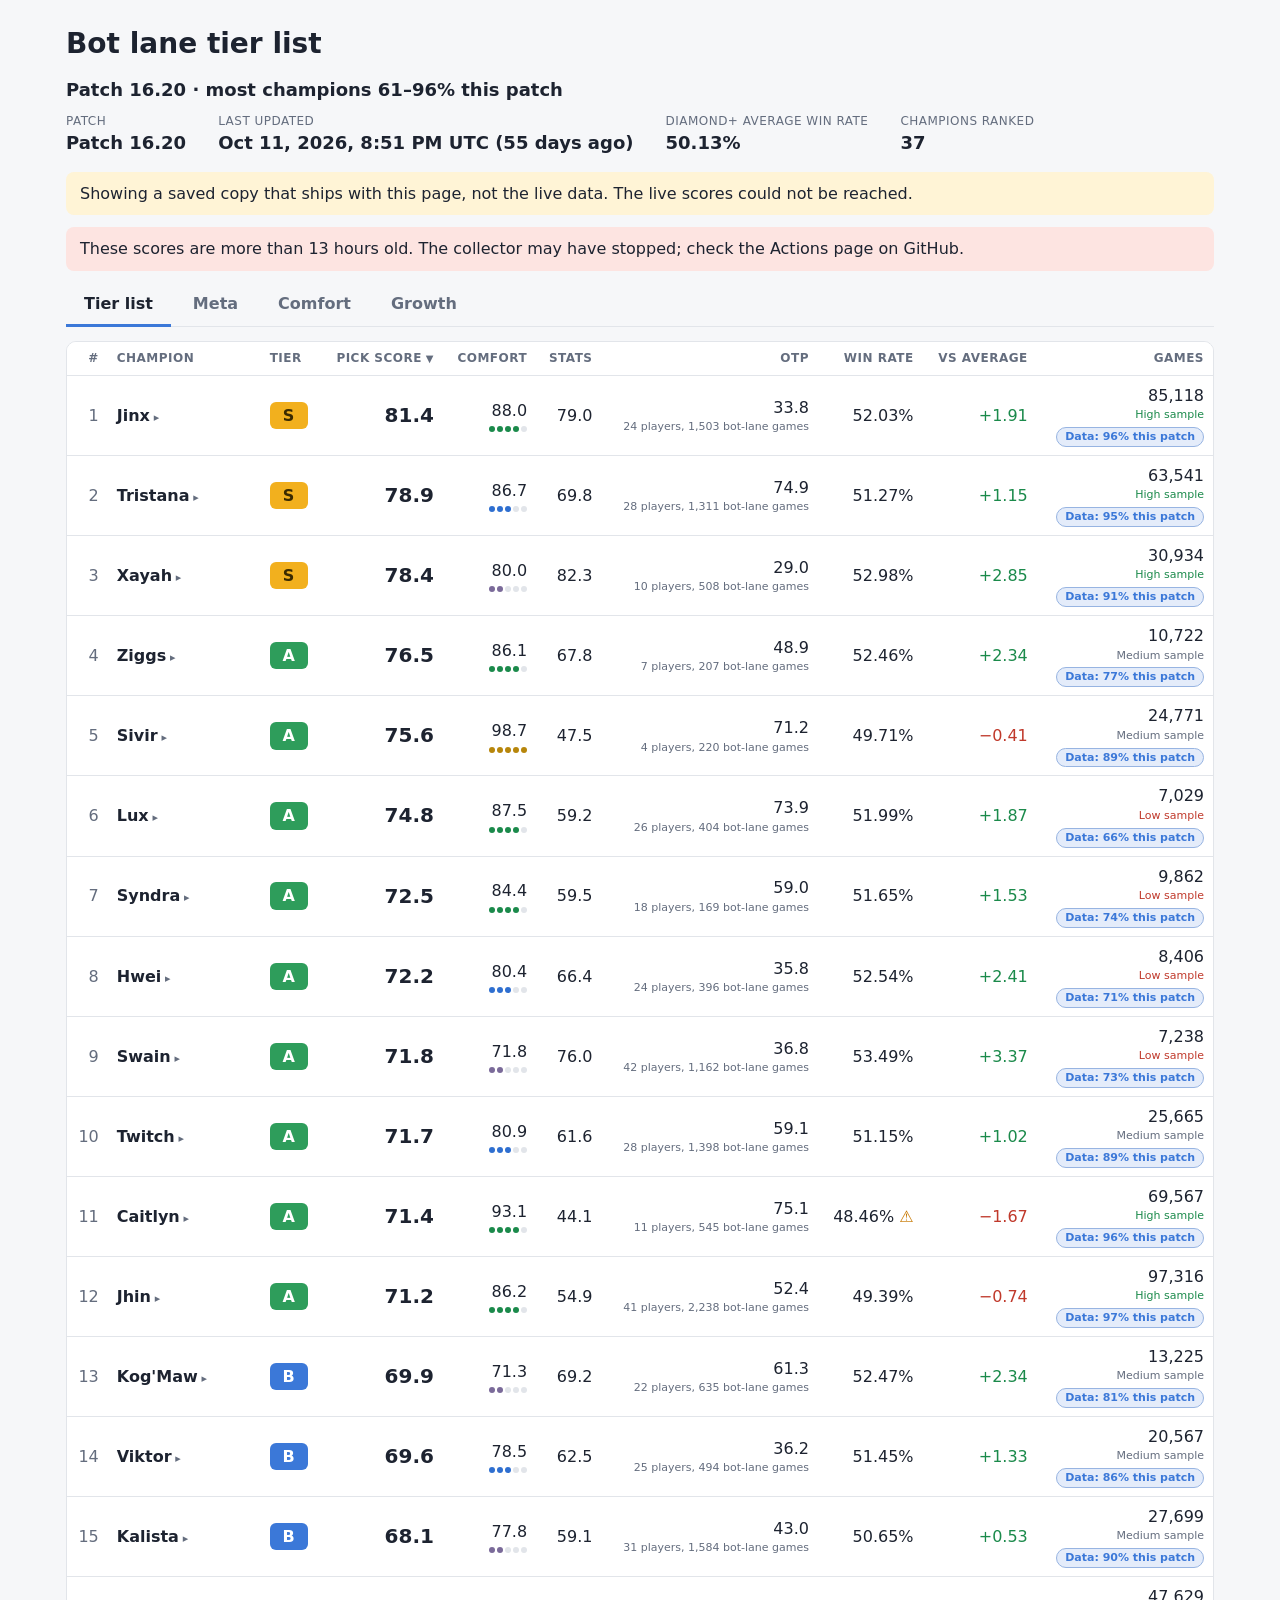
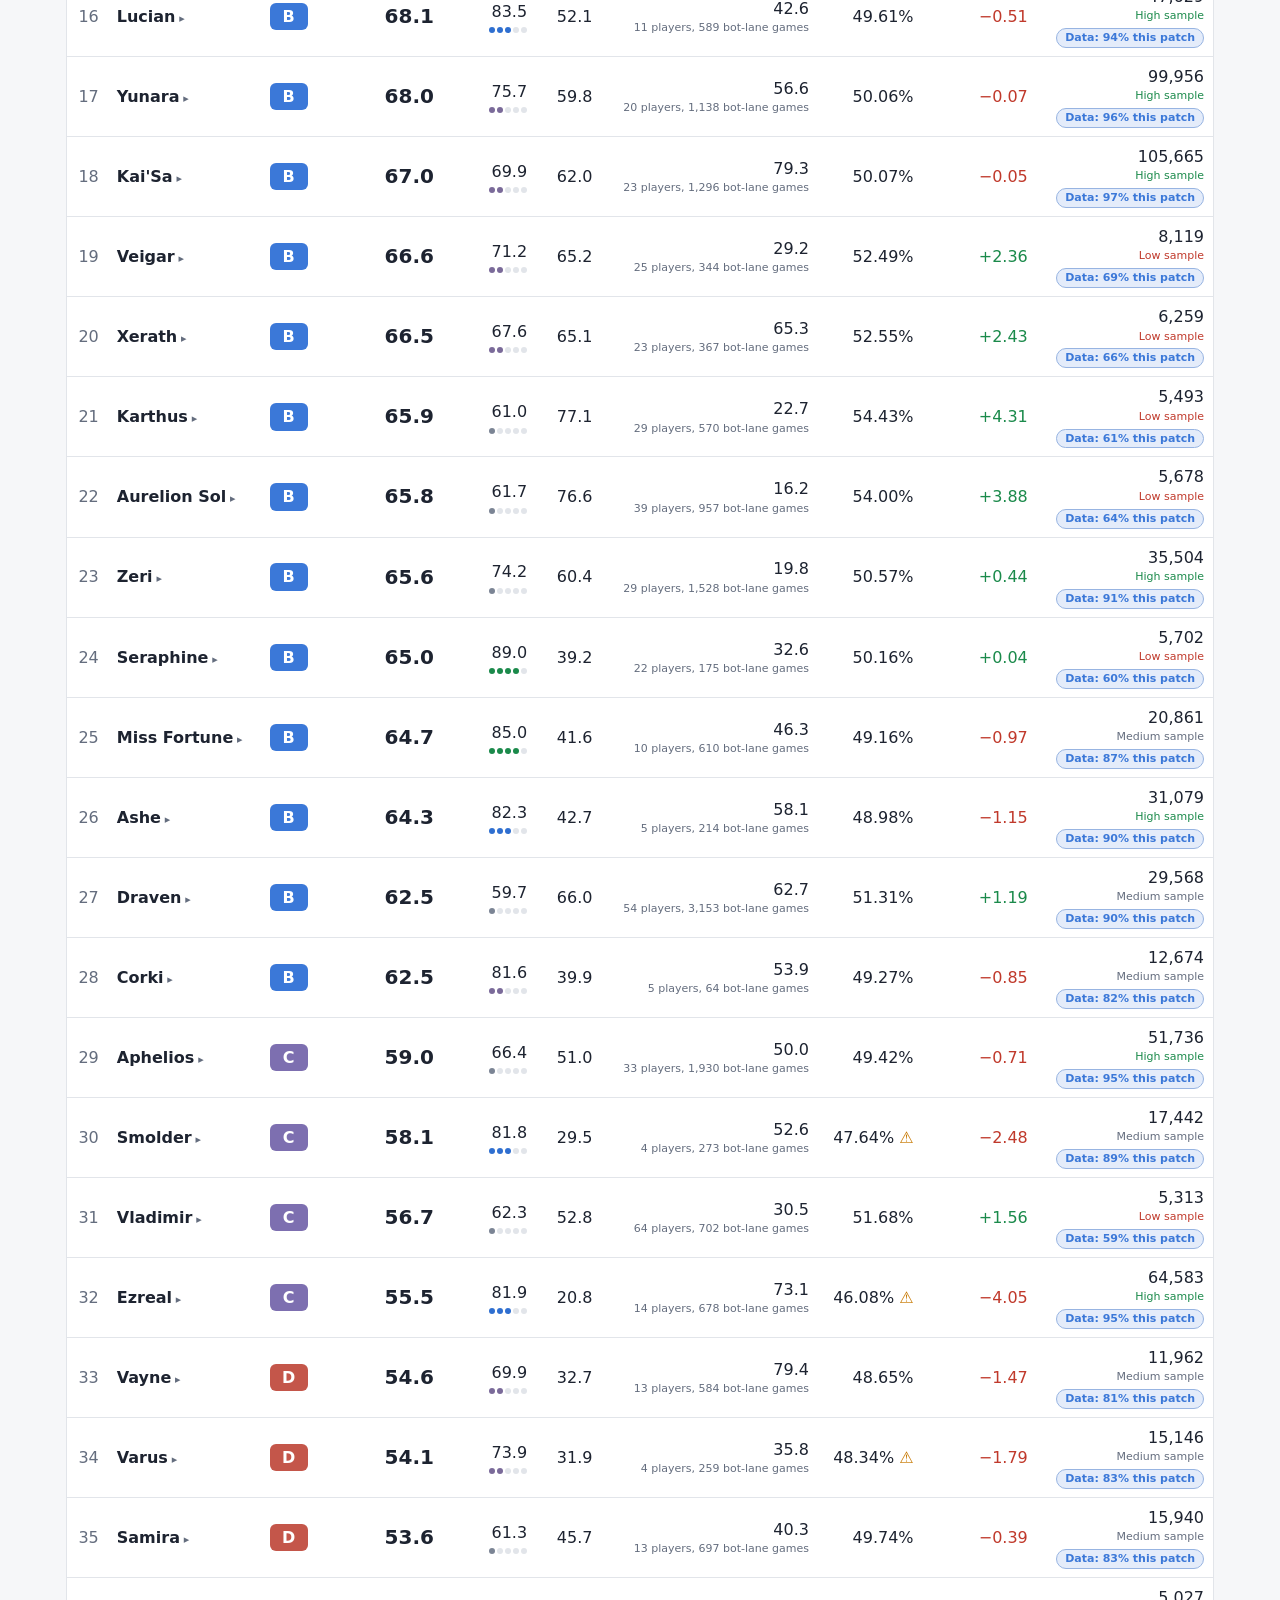
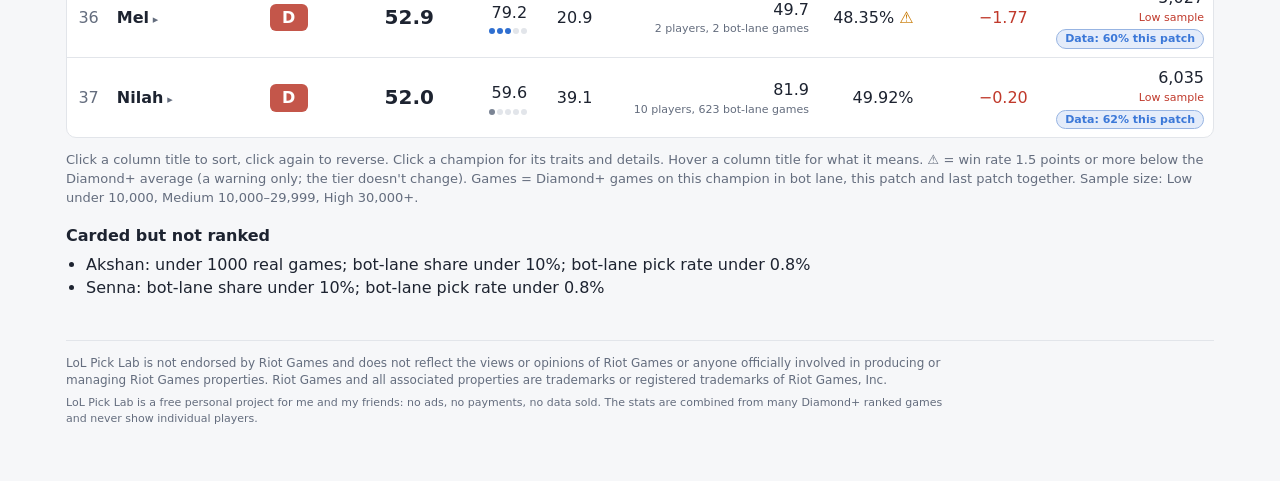
==== commit 7234822f: "Utopy picks (brief v0.40), Riot legal notice footer, key-scan and legal-notice tests Co-Authored-By:" ====
--- a/site/index.html
+++ b/site/index.html
@@ -171,8 +171,35 @@
       </div>
       <p id="next-empty" class="intro" hidden></p>
       <p id="next-old" class="notice warn" hidden>This scores file is from before this list existed; it appears after the next collector run.</p>
+
+      <section class="utopy">
+        <h2 class="sectionhead" data-tip-key="utopy">Utopy picks</h2>
+        <p class="intro">Long-term goals, information only</p>
+        <div class="tablewrap" id="utopy-wrap">
+          <table id="utopy-table">
+            <thead>
+              <tr>
+                <th data-sort="u_champion">Champion</th>
+                <th data-sort="u_mastery">Mastery now</th>
+                <th data-sort="u_level">First level in S</th>
+                <th class="num" data-sort="u_steps">Steps away</th>
+                <th class="num" data-sort="u_score">Pick Score</th>
+                <th data-sort="u_skill">Skill pays off?</th>
+              </tr>
+            </thead>
+            <tbody></tbody>
+          </table>
+        </div>
+        <p id="utopy-empty" class="intro" hidden></p>
+        <p id="utopy-old" class="notice warn" hidden>This scores file is from before this list existed; it appears after the next collector run.</p>
+        <p id="utopy-basis" class="intro"></p>
+      </section>
     </section>
   </div>
+  <footer id="site-footer" class="sitefooter">
+    <p id="legal-notice">LoL Pick Lab is not endorsed by Riot Games and does not reflect the views or opinions of Riot Games or anyone officially involved in producing or managing Riot Games properties. Riot Games and all associated properties are trademarks or registered trademarks of Riot Games, Inc.</p>
+    <p id="about-line" class="about">LoL Pick Lab is a free personal project for me and my friends: no ads, no payments, no data sold. The stats are combined from many Diamond+ ranked games and never show individual players.</p>
+  </footer>
 <div id="tip" role="tooltip" hidden></div>
 </main>
 <script src="settings.js"></script>
--- a/site/style.css
+++ b/site/style.css
@@ -114,3 +114,13 @@
 .traits.compact .trait { padding: 0 6px; font-size: 11px; }
 #tab-growth .sectionhead { display: block; }
 @media (max-width: 700px) { h1 { font-size: 22px; } th, td { padding: 8px 8px; } .score { font-size: 17px; } }
+
+/* Utopy picks: the last, quieter table on the Growth tab */
+.utopy { margin-top: 8px; opacity: .85; }
+.utopy .sectionhead { font-size: 15px; margin-top: 30px; margin-bottom: 0; }
+.utopy table { font-size: 13px; }
+
+/* Footer: the Riot legal notice, visible under every tab */
+.sitefooter { margin-top: 40px; padding-top: 14px; border-top: 1px solid var(--line); color: var(--muted); font-size: 12px; }
+.sitefooter p { margin: 0 0 6px; max-width: 900px; }
+.sitefooter .about { font-size: 11px; }
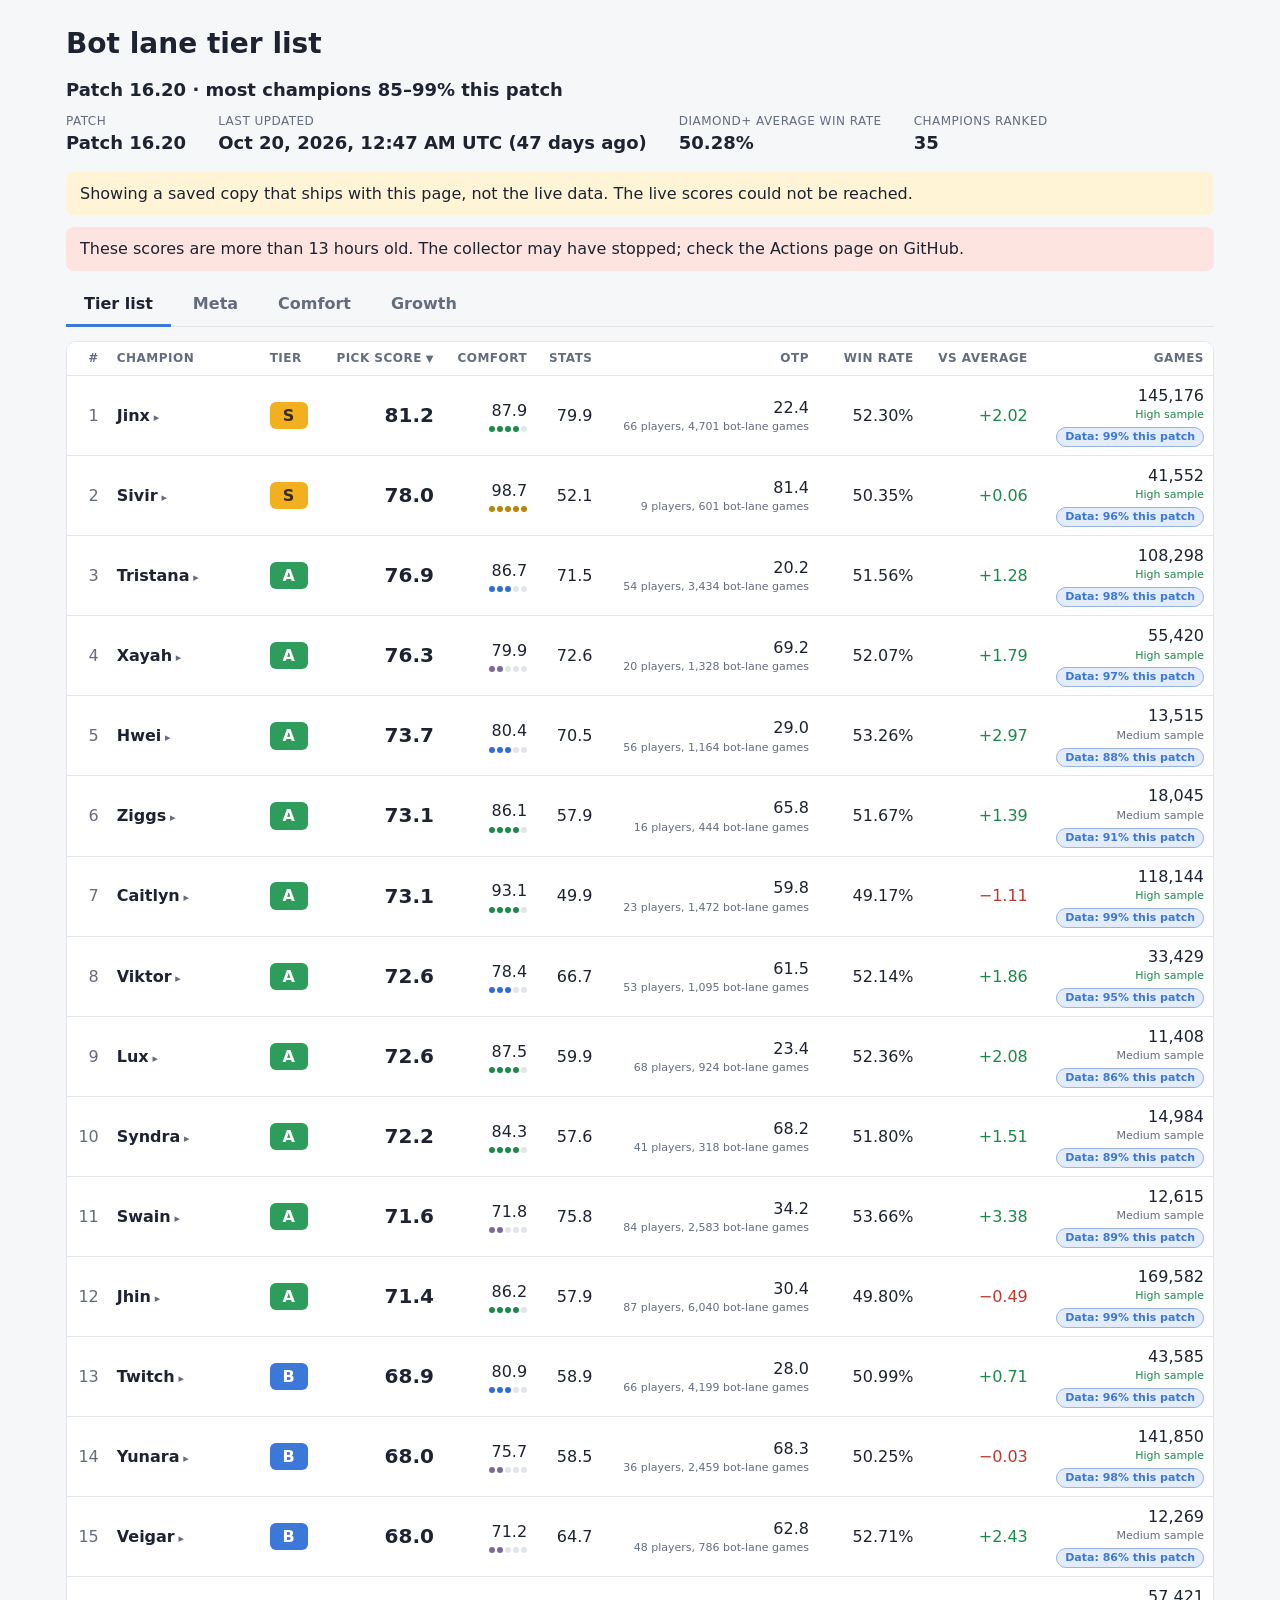
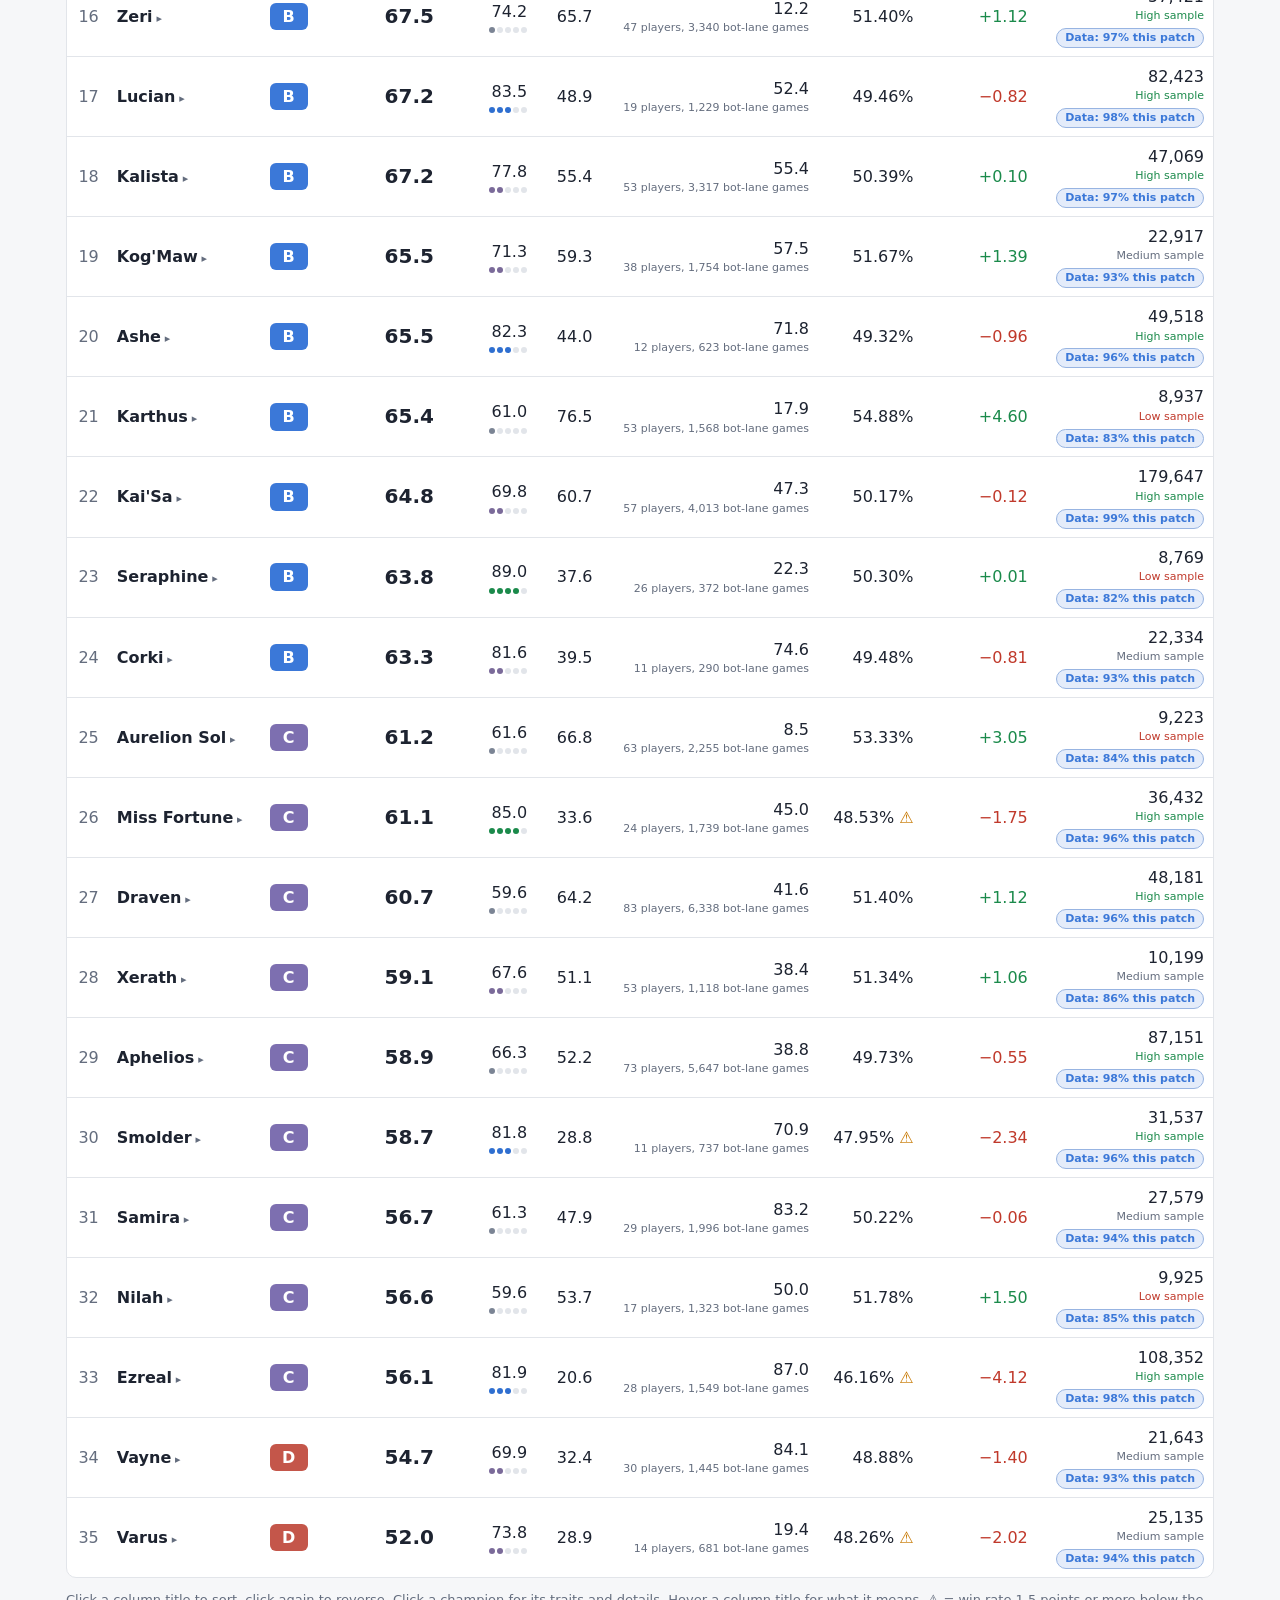
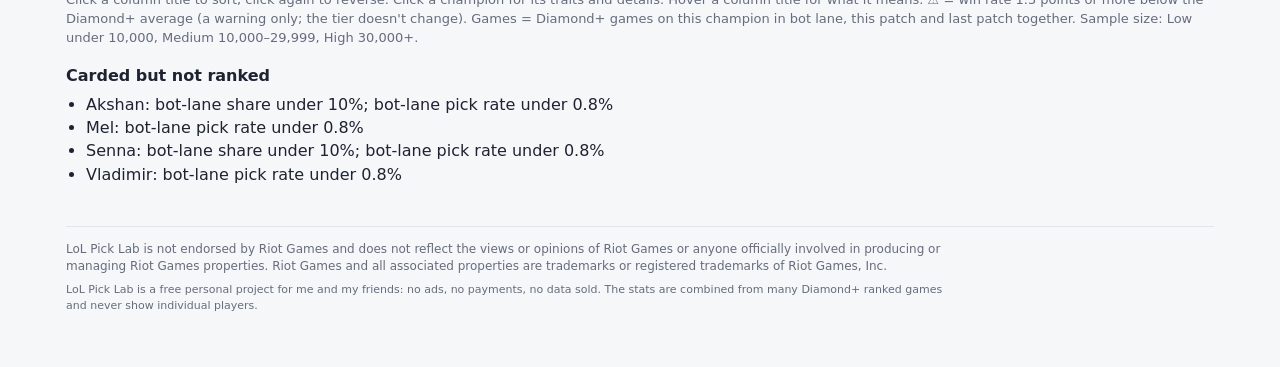
==== commit 2bedc3ea: "v1.3: Utopy table 'if I mained everyone' replaces the Utopy picks list (Pick Score at all 5 mastery " ====
--- a/site/index.html
+++ b/site/index.html
@@ -100,6 +100,7 @@
     </section>
 
     <section id="tab-comfort" class="tabpanel" role="tabpanel" aria-labelledby="tabbtn-comfort" hidden>
+      <p id="mastery-review" class="notice quiet" data-tip-key="mastery_review" tabindex="0"></p>
       <p class="intro">How each Comfort number is built, one row per carded champion. View only: cards are edited in the project, not here.
         Comfort = 40% type points + 60% mastery points + kit + difficulty + range (+ flexibility), capped at 100.</p>
       <div class="tablewrap">
@@ -173,25 +174,25 @@
       <p id="next-old" class="notice warn" hidden>This scores file is from before this list existed; it appears after the next collector run.</p>
 
       <section class="utopy">
-        <h2 class="sectionhead" data-tip-key="utopy">Utopy picks</h2>
-        <p class="intro">Long-term goals, information only</p>
+        <h2 class="sectionhead" data-tip-key="utopy">Utopy table: if I mained everyone</h2>
+        <p class="intro">What each champion's Pick Score would be at every mastery level, by this model. Information only</p>
         <div class="tablewrap" id="utopy-wrap">
           <table id="utopy-table">
             <thead>
               <tr>
                 <th data-sort="u_champion">Champion</th>
-                <th data-sort="u_mastery">Mastery now</th>
-                <th data-sort="u_level">First level in S</th>
-                <th class="num" data-sort="u_steps">Steps away</th>
-                <th class="num" data-sort="u_score">Pick Score</th>
+                <th class="num" data-sort="u_never_played">Never played</th>
+                <th class="num" data-sort="u_below_average">Below average</th>
+                <th class="num" data-sort="u_average">Average</th>
+                <th class="num" data-sort="u_good">Good</th>
+                <th class="num" data-sort="u_main">Main</th>
                 <th data-sort="u_skill">Skill pays off?</th>
               </tr>
             </thead>
             <tbody></tbody>
           </table>
         </div>
-        <p id="utopy-empty" class="intro" hidden></p>
-        <p id="utopy-old" class="notice warn" hidden>This scores file is from before this list existed; it appears after the next collector run.</p>
+        <p id="utopy-old" class="notice warn" hidden>This scores file is from before this table existed; it appears after the next collector run.</p>
         <p id="utopy-basis" class="intro"></p>
       </section>
     </section>
--- a/site/style.css
+++ b/site/style.css
@@ -26,6 +26,8 @@
 .notice.warn, .notice.bad { padding: 10px 14px; border-radius: 8px; }
 .notice.warn { background: var(--warn-bg); }
 .notice.bad { background: var(--bad-bg); }
+.notice.quiet { color: var(--muted); font-size: 14px; cursor: help; }
+#mastery-review.warn, #mastery-review.bad { font-size: 14px; font-weight: 600; cursor: help; }
 .tablewrap { overflow-x: auto; background: var(--card); border: 1px solid var(--line); border-radius: 10px; }
 table { width: 100%; border-collapse: collapse; }
 th, td { padding: 8px 9px; text-align: left; white-space: nowrap; }
@@ -124,3 +126,10 @@
 .sitefooter { margin-top: 40px; padding-top: 14px; border-top: 1px solid var(--line); color: var(--muted); font-size: 12px; }
 .sitefooter p { margin: 0 0 6px; max-width: 900px; }
 .sitefooter .about { font-size: 11px; }
+
+/* Utopy table (v1.3) */
+.utopy-cell .tier { min-width: 3.2em; display: inline-block; text-align: center; }
+.utopy-now .tier { outline: 2px solid currentColor; outline-offset: 2px; font-weight: 700; }
+.utopy-grey { color: var(--muted); background: transparent; }
+.utopy-grey td { color: var(--muted); }
+#utopy-wrap { overflow-x: auto; }
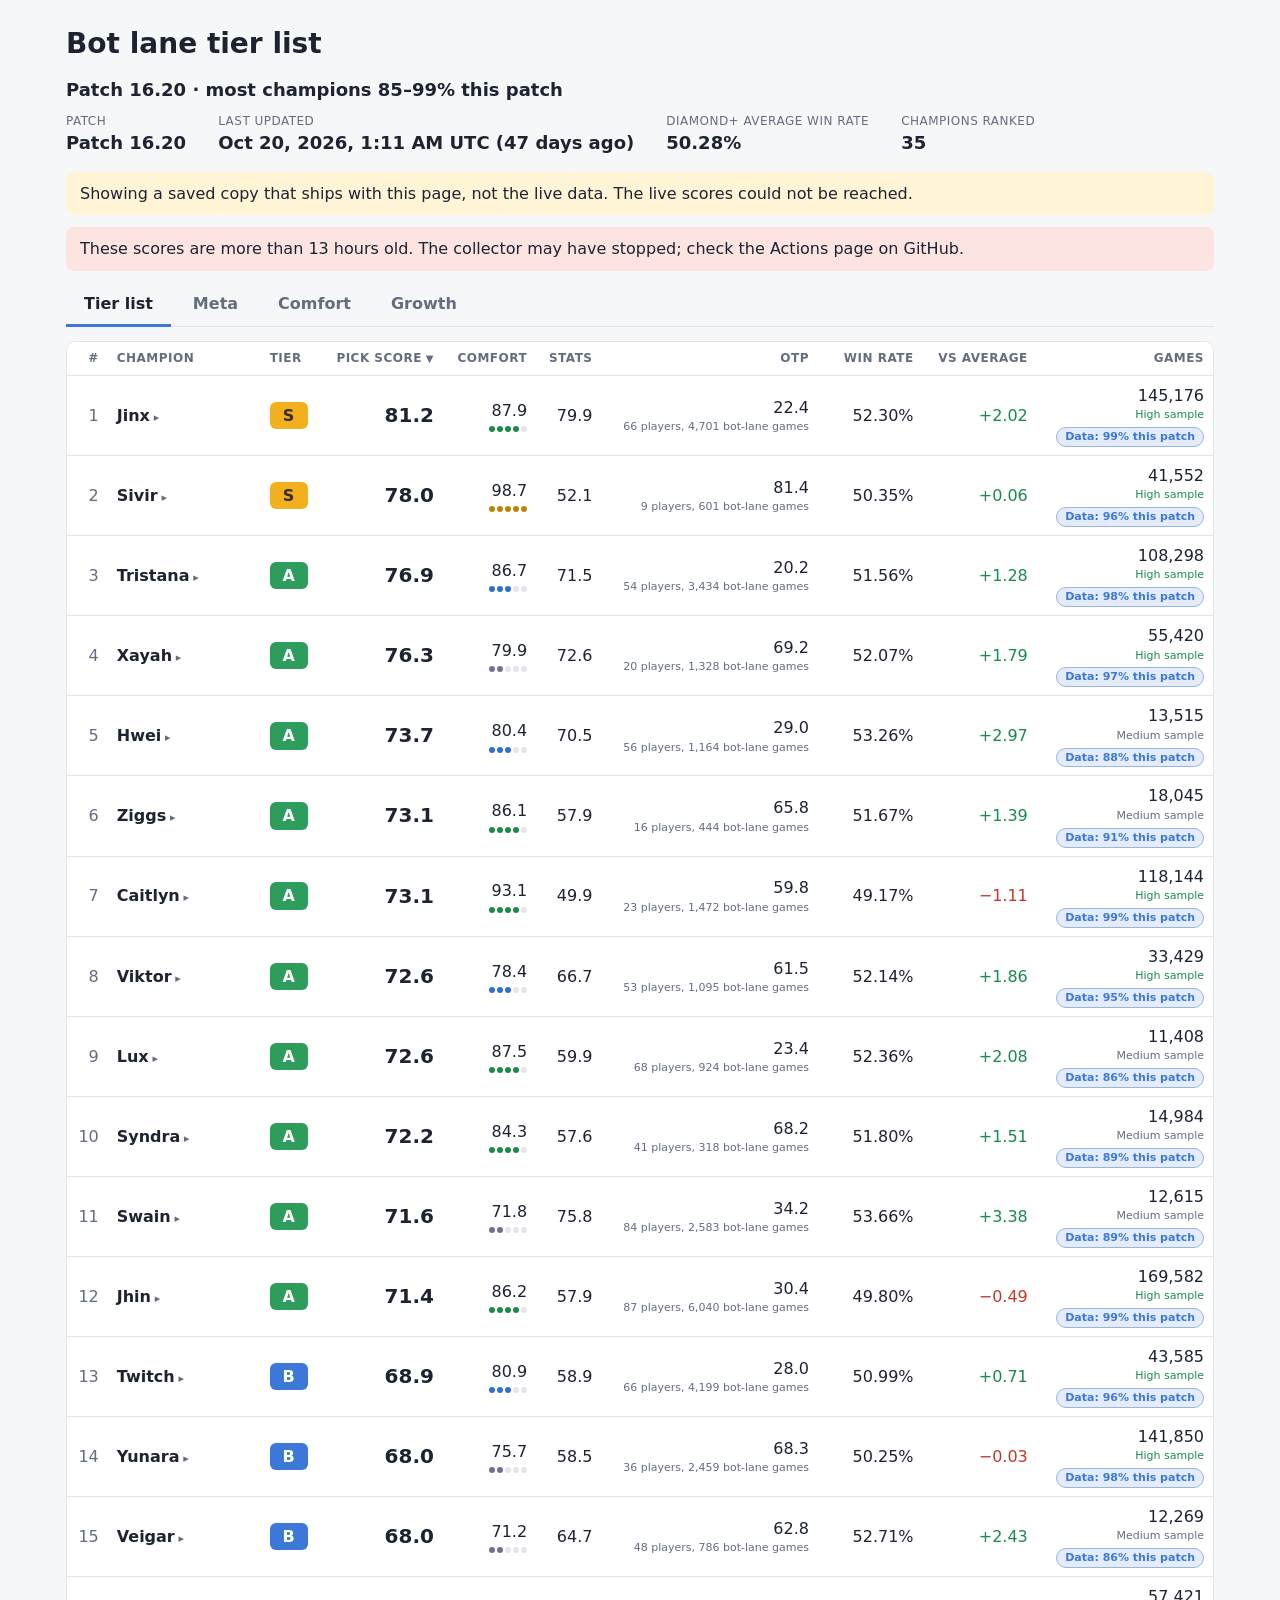
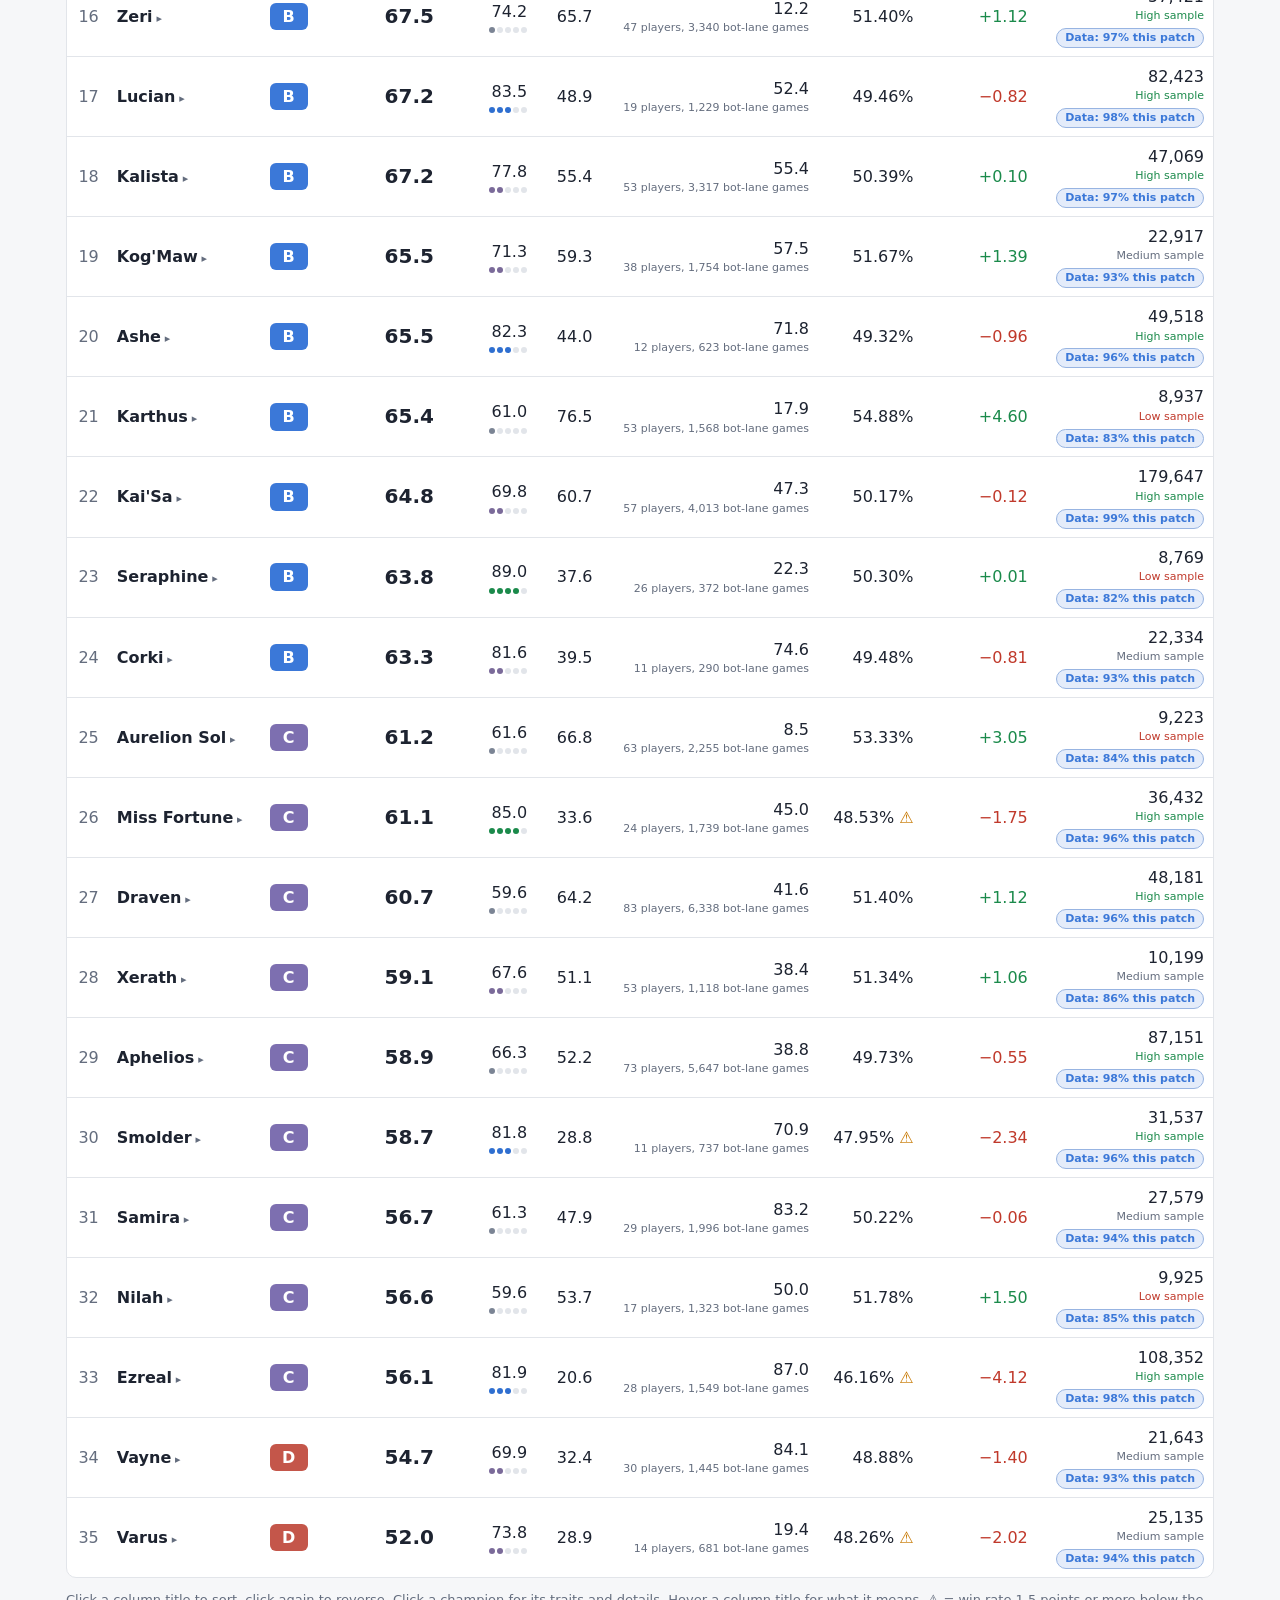
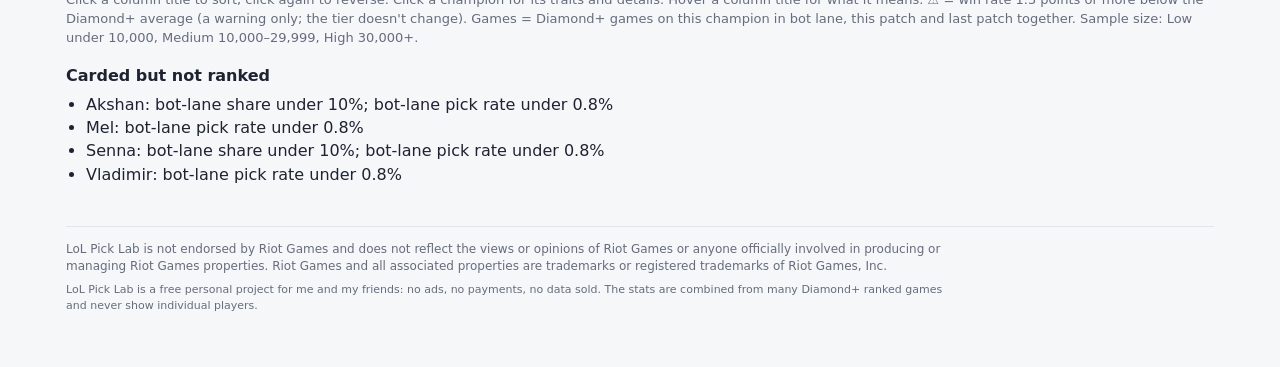
==== commit 7574abcc: "v1.4: remove Top upgrades and Next step to A or S; Utopy table new look (ring, up arrows, labels, le" ====
--- a/site/index.html
+++ b/site/index.html
@@ -129,64 +129,25 @@
     </section>
 
     <section id="tab-growth" class="tabpanel" role="tabpanel" aria-labelledby="tabbtn-growth" hidden>
-      <p class="intro">Ideas for getting better at champions with a card. They are advice only and never change any score.</p>
-      <h2 class="sectionhead" data-tip-key="top_upgrades">Top upgrades</h2>
-      <p class="intro">Champions that would beat your current #3 pick one mastery step up (Never played &rarr; Below average &rarr; Average &rarr; Good &rarr; Main).</p>
-      <div class="tablewrap" id="growth-wrap">
-        <table id="growth-table">
-          <thead>
-            <tr>
-              <th data-sort="g_champion">Champion</th>
-              <th data-sort="g_kind">Advice</th>
-              <th data-sort="g_mastery">Mastery now</th>
-              <th class="num" data-sort="g_score">Pick Score</th>
-              <th class="num" data-sort="g_gain">Gain</th>
-              <th class="num" data-sort="g_rank">Would rank</th>
-              <th data-sort="g_tier">Tier</th>
-              <th class="detail-col" data-sort="g_ceiling">Ceiling</th>
-              <th data-sort="g_skill">Skill pays off?</th>
-            </tr>
-          </thead>
-          <tbody></tbody>
-        </table>
-      </div>
-      <p id="growth-empty" class="intro" hidden>No top upgrades right now: nothing you could learn or improve would beat your current #3 pick.</p>
-
-      <h2 class="sectionhead" data-tip-key="next_step">Next step to A or S</h2>
-      <p class="intro">Champions now in B, C or D that would land in A or S with just one mastery step up.</p>
-      <div class="tablewrap" id="next-wrap">
-        <table id="next-table">
-          <thead>
-            <tr>
-              <th data-sort="n_champion">Champion</th>
-              <th data-sort="n_mastery">Mastery now &rarr; next</th>
-              <th data-sort="n_tier">Tier now &rarr; next</th>
-              <th class="num" data-sort="n_score">Pick Score</th>
-              <th class="num" data-sort="n_gain">Gain</th>
-              <th class="detail-col" data-sort="n_ceiling">Ceiling</th>
-              <th data-sort="n_skill">Skill pays off?</th>
-            </tr>
-          </thead>
-          <tbody></tbody>
-        </table>
-      </div>
-      <p id="next-empty" class="intro" hidden></p>
-      <p id="next-old" class="notice warn" hidden>This scores file is from before this list existed; it appears after the next collector run.</p>
-
       <section class="utopy">
         <h2 class="sectionhead" data-tip-key="utopy">Utopy table: if I mained everyone</h2>
         <p class="intro">What each champion's Pick Score would be at every mastery level, by this model. Information only</p>
+        <p class="legend" id="utopy-legend">
+          <span class="legendtitle">Tier</span>
+          <span class="tier tier-S" data-tip-key="tier_S">S</span><span class="tier tier-A" data-tip-key="tier_A">A</span><span class="tier tier-B" data-tip-key="tier_B">B</span><span class="tier tier-C" data-tip-key="tier_C">C</span><span class="tier tier-D" data-tip-key="tier_D">D</span>
+          <span class="legendnote"><span class="utopy-mark">now</span> your level now &nbsp; <span class="utopy-up">&uarr;</span> beats your #3 pick</span>
+        </p>
         <div class="tablewrap" id="utopy-wrap">
           <table id="utopy-table">
             <thead>
               <tr>
-                <th data-sort="u_champion">Champion</th>
-                <th class="num" data-sort="u_never_played">Never played</th>
-                <th class="num" data-sort="u_below_average">Below average</th>
-                <th class="num" data-sort="u_average">Average</th>
-                <th class="num" data-sort="u_good">Good</th>
-                <th class="num" data-sort="u_main">Main</th>
-                <th data-sort="u_skill">Skill pays off?</th>
+                <th class="u-champ" data-sort="u_champion">Champion</th>
+                <th class="num u-score" data-sort="u_never_played">Never</th>
+                <th class="num u-score" data-sort="u_below_average">Below avg</th>
+                <th class="num u-score" data-sort="u_average">Avg</th>
+                <th class="num u-score" data-sort="u_good">Good</th>
+                <th class="num u-score" data-sort="u_main">Main</th>
+                <th class="u-skill" data-sort="u_skill">Skill pays off?</th>
               </tr>
             </thead>
             <tbody></tbody>
--- a/site/style.css
+++ b/site/style.css
@@ -127,9 +127,25 @@
 .sitefooter p { margin: 0 0 6px; max-width: 900px; }
 .sitefooter .about { font-size: 11px; }
 
-/* Utopy table (v1.3) */
-.utopy-cell .tier { min-width: 3.2em; display: inline-block; text-align: center; }
-.utopy-now .tier { outline: 2px solid currentColor; outline-offset: 2px; font-weight: 700; }
-.utopy-grey { color: var(--muted); background: transparent; }
-.utopy-grey td { color: var(--muted); }
+/* Utopy table (v1.3, v1.4) */
 #utopy-wrap { overflow-x: auto; }
+#utopy-table { table-layout: fixed; min-width: 760px; }
+#utopy-table .u-champ { width: 215px; }
+#utopy-table .u-score { width: 76px; text-align: center; }
+#utopy-table .u-skill { width: 250px; }
+.utopy-cell { position: relative; text-align: center; padding-left: 4px; padding-right: 4px; }
+.utopy-cell .tier { min-width: 3.4em; display: inline-block; text-align: center; }
+/* Your level now: a two-tone ring (dark inside, white outside) that shows on every tier color. */
+.utopy-now { box-shadow: 0 0 0 2px #14161a, 0 0 0 4px #ffffff; font-weight: 800; }
+.utopy-up { position: absolute; top: 2px; right: 3px; font-size: 13px; font-weight: 800; color: var(--up); cursor: help; line-height: 1; }
+.utopy-meta { display: block; white-space: normal; font-size: 11px; line-height: 1.7; }
+.utopy-meta .chip { margin-top: 0; }
+.skill-pos { color: var(--up); } .skill-neg { color: var(--down); }
+.skill-rest { font-size: 11px; color: var(--muted); font-weight: 400; }
+.utopy-grey, .utopy-grey td { color: var(--muted); background: transparent; }
+.legend { display: flex; align-items: center; flex-wrap: wrap; gap: 6px; margin: 6px 0 10px; font-size: 12px; color: var(--muted); }
+.legend .tier { min-width: 28px; padding: 1px 8px; cursor: help; }
+.legendtitle { margin-right: 2px; text-transform: uppercase; letter-spacing: .04em; font-size: 11px; }
+.legendnote { margin-left: 12px; }
+.utopy-mark { display: inline-block; padding: 0 6px; border-radius: 4px; background: var(--line); color: var(--text); box-shadow: 0 0 0 1px #14161a, 0 0 0 2px #fff; font-weight: 700; }
+.legendnote .utopy-up { position: static; display: inline; margin-right: 2px; }
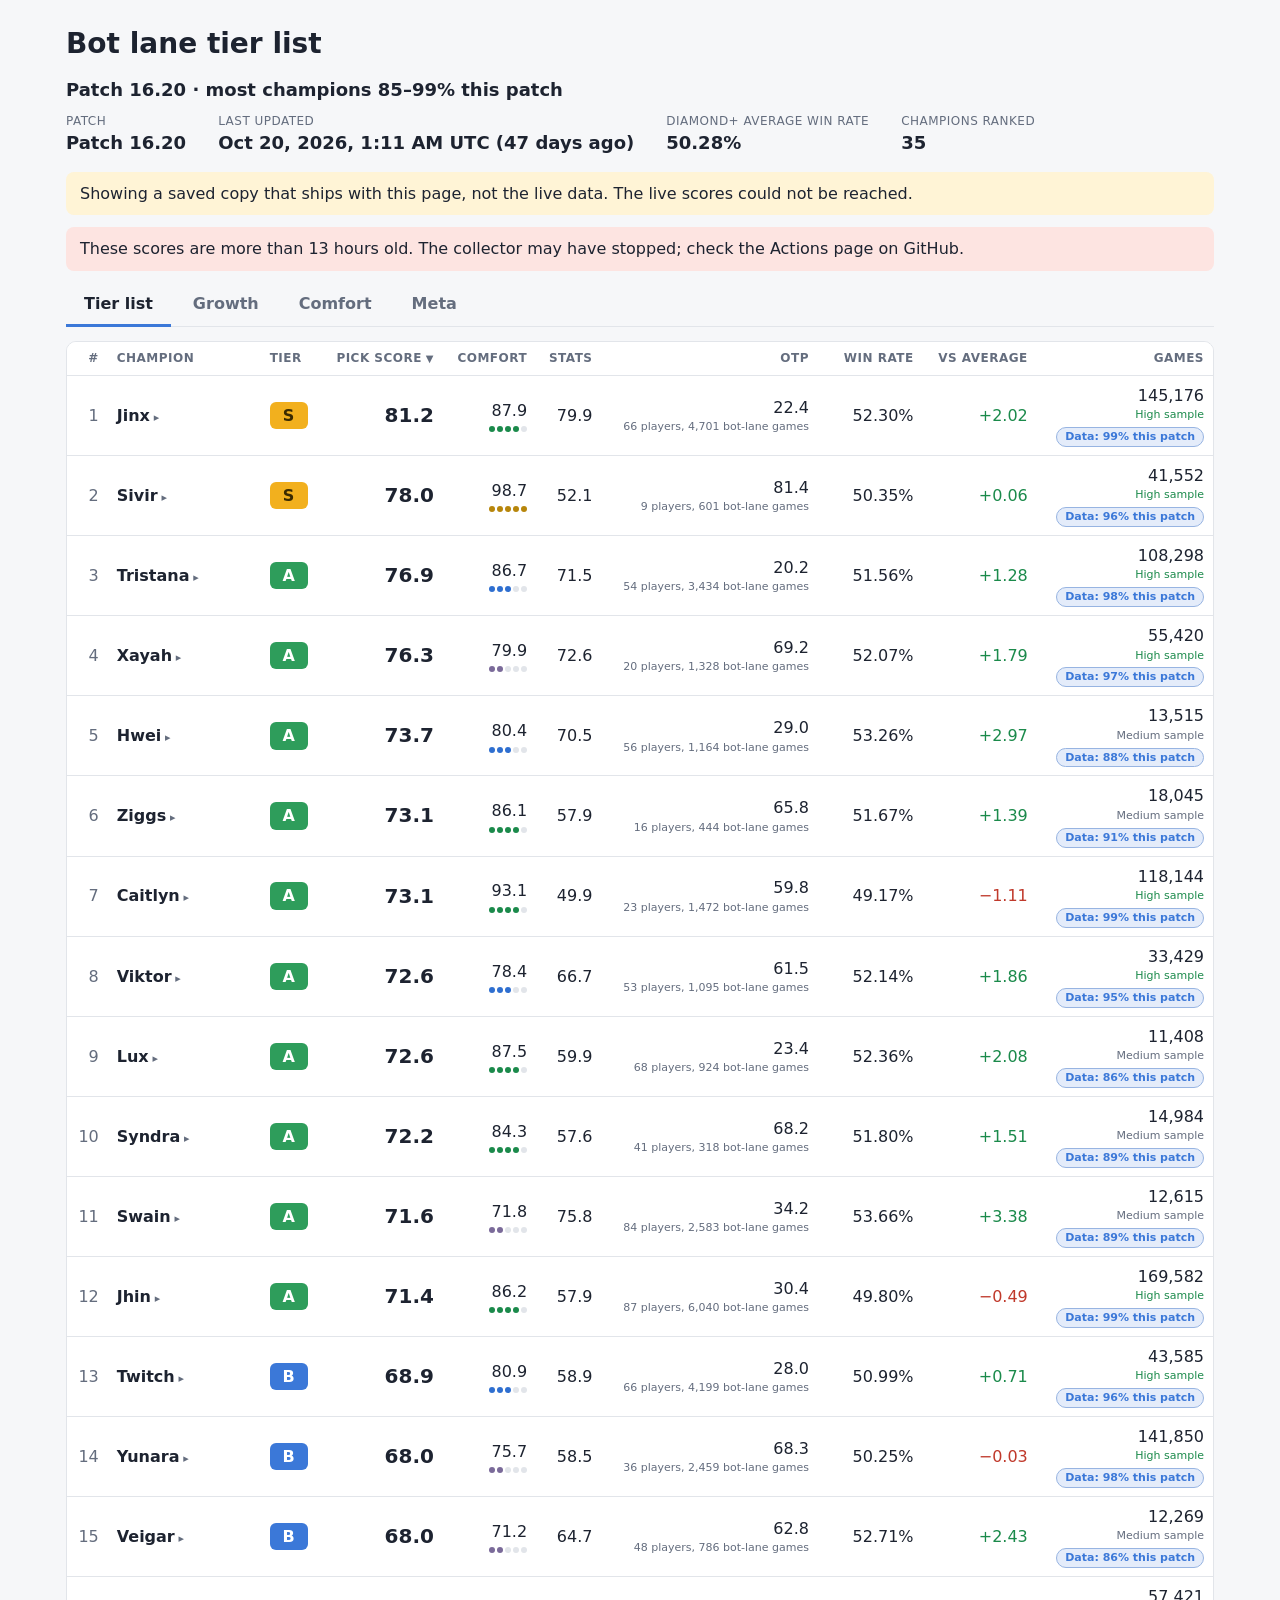
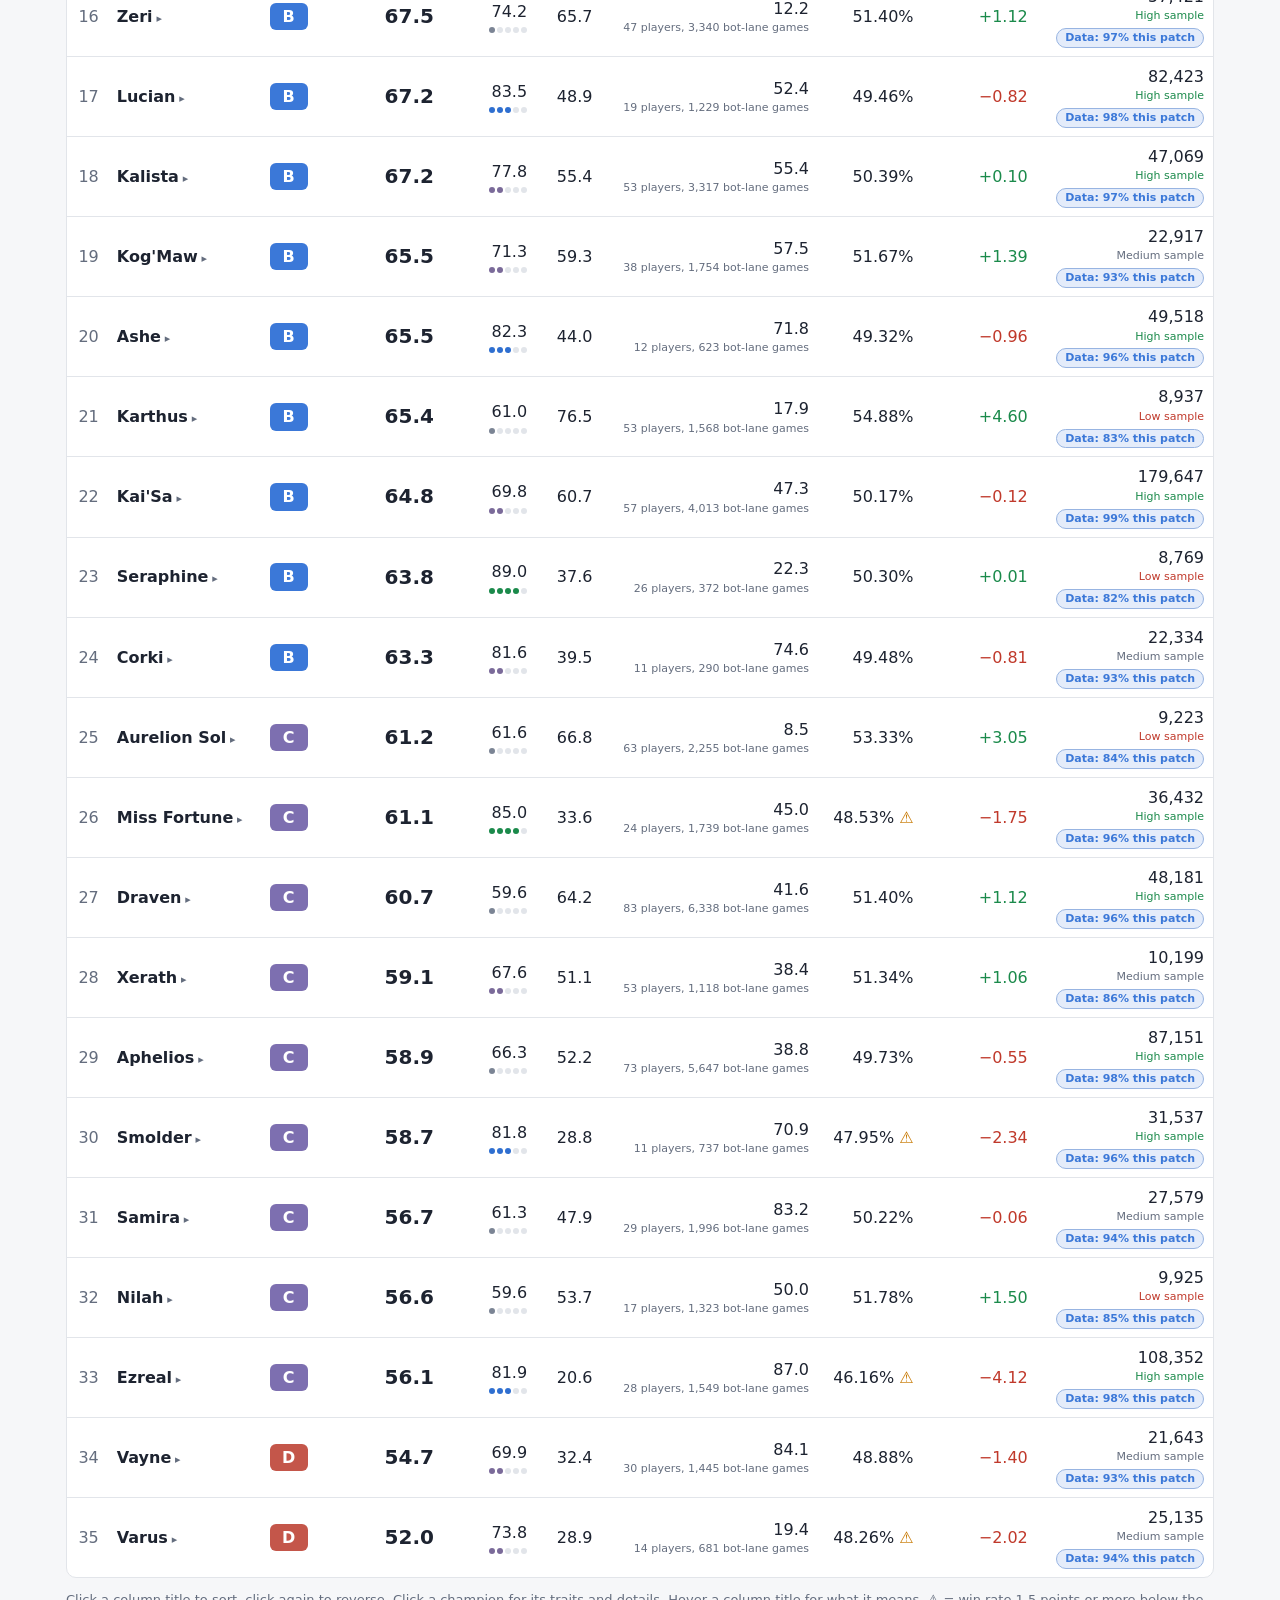
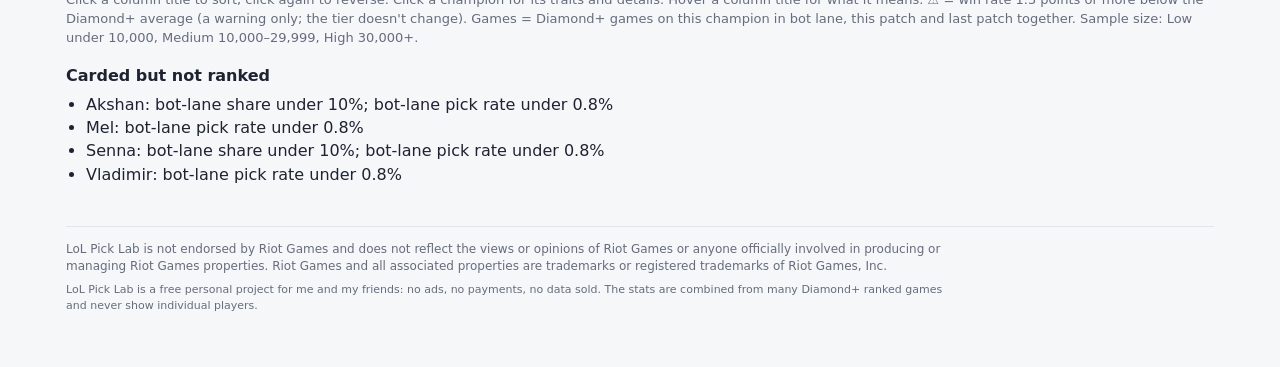
==== commit 6d6b4b20: "v1.4 follow-ups: bigger champion names in the Utopy table, tab order Tier list/Growth/Comfort/Meta, " ====
--- a/site/index.html
+++ b/site/index.html
@@ -23,9 +23,9 @@
   <div id="content" hidden>
     <div class="tabs" role="tablist" aria-label="Pages">
       <button type="button" role="tab" id="tabbtn-tier" data-tab="tier" data-tip-key="tab_tier" aria-selected="true" aria-controls="tab-tier">Tier list</button>
+      <button type="button" role="tab" id="tabbtn-growth" data-tab="growth" data-tip-key="tab_growth" aria-selected="false" aria-controls="tab-growth">Growth</button>
+      <button type="button" role="tab" id="tabbtn-comfort" data-tab="comfort" data-tip-key="tab_comfort" aria-selected="false" aria-controls="tab-comfort">Comfort</button>
       <button type="button" role="tab" id="tabbtn-meta" data-tab="meta" data-tip-key="tab_meta" aria-selected="false" aria-controls="tab-meta">Meta</button>
-      <button type="button" role="tab" id="tabbtn-comfort" data-tab="comfort" data-tip-key="tab_comfort" aria-selected="false" aria-controls="tab-comfort">Comfort</button>
-      <button type="button" role="tab" id="tabbtn-growth" data-tab="growth" data-tip-key="tab_growth" aria-selected="false" aria-controls="tab-growth">Growth</button>
     </div>
 
     <section id="tab-tier" class="tabpanel" role="tabpanel" aria-labelledby="tabbtn-tier">
@@ -101,8 +101,9 @@
 
     <section id="tab-comfort" class="tabpanel" role="tabpanel" aria-labelledby="tabbtn-comfort" hidden>
       <p id="mastery-review" class="notice quiet" data-tip-key="mastery_review" tabindex="0"></p>
-      <p class="intro">How each Comfort number is built, one row per carded champion. View only: cards are edited in the project, not here.
-        Comfort = 40% type points + 60% mastery points + kit + difficulty + range (+ flexibility), capped at 100.</p>
+      <p class="intro">How each Comfort number is built, one row per carded champion. View only here: use the button to change a card (a password is asked there).
+        Comfort = 40% type points + 60% mastery points + kit + difficulty + range (+ flexibility), capped at 100.
+        <a class="editbtn" id="edit-cards" href="/admin" target="_blank" rel="noopener nofollow">Edit cards</a></p>
       <div class="tablewrap">
         <table id="comfort-table">
           <thead>
--- a/site/style.css
+++ b/site/style.css
@@ -149,3 +149,11 @@
 .legendnote { margin-left: 12px; }
 .utopy-mark { display: inline-block; padding: 0 6px; border-radius: 4px; background: var(--line); color: var(--text); box-shadow: 0 0 0 1px #14161a, 0 0 0 2px #fff; font-weight: 700; }
 .legendnote .utopy-up { position: static; display: inline; margin-right: 2px; }
+
+/* v1.4 tweaks: bigger champion names in the Utopy table, smaller labels under them; the Edit cards button */
+#utopy-table td.u-champ { font-size: 16px; font-weight: 700; }
+#utopy-table td.u-champ .sub, #utopy-table td.u-champ .utopy-meta { font-size: 10px; font-weight: 400; }
+#utopy-table td.u-champ .chip { font-size: 10px; padding: 0 6px; }
+.editbtn { display: inline-block; margin-left: 8px; padding: 2px 10px; border: 1px solid var(--line); border-radius: 6px;
+  font-size: 12px; font-weight: 600; color: var(--text); text-decoration: none; background: var(--card); white-space: nowrap; }
+.editbtn:hover { border-color: var(--muted); }
